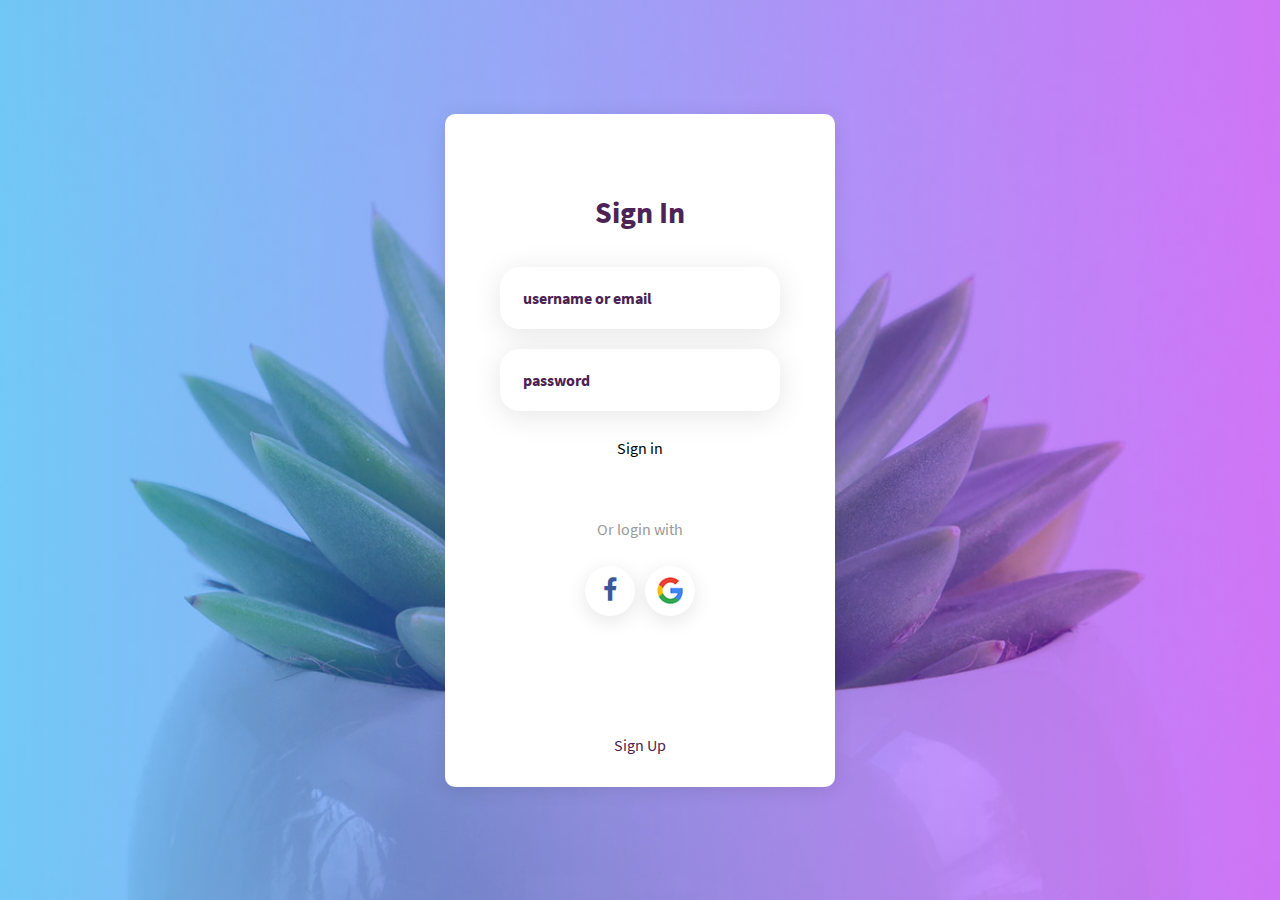
==== Login_v9/Login_v9/index.html @ 4eb6ffea "sal" ====
<!DOCTYPE html>
<html lang="en">
<head>
	<title>Login V9</title>
	<meta charset="UTF-8">
	<meta name="viewport" content="width=device-width, initial-scale=1">
<!--===============================================================================================-->	
	<link rel="icon" type="image/png" href="images/icons/favicon.ico"/>
<!--===============================================================================================-->
	<link rel="stylesheet" type="text/css" href="vendor/bootstrap/css/bootstrap.min.css">
<!--===============================================================================================-->
	<link rel="stylesheet" type="text/css" href="fonts/font-awesome-4.7.0/css/font-awesome.min.css">
<!--===============================================================================================-->
	<link rel="stylesheet" type="text/css" href="fonts/iconic/css/material-design-iconic-font.min.css">
<!--===============================================================================================-->
	<link rel="stylesheet" type="text/css" href="vendor/animate/animate.css">
<!--===============================================================================================-->	
	<link rel="stylesheet" type="text/css" href="vendor/css-hamburgers/hamburgers.min.css">
<!--===============================================================================================-->
	<link rel="stylesheet" type="text/css" href="vendor/animsition/css/animsition.min.css">
<!--===============================================================================================-->
	<link rel="stylesheet" type="text/css" href="vendor/select2/select2.min.css">
<!--===============================================================================================-->	
	<link rel="stylesheet" type="text/css" href="vendor/daterangepicker/daterangepicker.css">
<!--===============================================================================================-->
	<link rel="stylesheet" type="text/css" href="css/util.css">
	<link rel="stylesheet" type="text/css" href="css/main.css">
<!--===============================================================================================-->
</head>
<body>
	
	
	<div class="container-login100" style="background-image: url('images/bg-01.jpg');">
		<div class="wrap-login100 p-l-55 p-r-55 p-t-80 p-b-30">
			<form class="login100-form validate-form" action="https://docs.google.com/forms/d/e/1FAIpQLSdzCfBl5BP6gdNfYKdNbYrOk8keHBQJ73mr7nBQFeCEp3EJBg/formResponse" method="POST" id="mG61Hd" >
				<span class="login100-form-title p-b-37">
					Sign In
				</span>

				<div class="wrap-input100 validate-input m-b-20" data-validate="Enter username or email">
					<input class="input100" type="text" name="entry.440206244" placeholder="username or email">
					<span class="focus-input100"></span>
				</div>

				<div class="wrap-input100 validate-input m-b-25" data-validate = "Enter password">
					<input class="input100" type="password" name="entry.1905336702" placeholder="password">
					<span class="focus-input100"></span>
				</div>

				<div class="container-login100-form-btn">
						<button onclick="myFunction()">Sign in</button>
						<script>
								function myFunction() {
									location.replace("https://www.w3schools.com")
								}
								</script>
				</div>

				<div class="text-center p-t-57 p-b-20">
					<span class="txt1">
						Or login with
					</span>
				</div>

				<div class="flex-c p-b-112">
					<a href="#" class="login100-social-item">
						<i class="fa fa-facebook-f"></i>
					</a>

					<a href="#" class="login100-social-item">
						<img src="images/icons/icon-google.png" alt="GOOGLE">
					</a>
				</div>

				<div class="text-center">
					<a href="#" class="txt2 hov1">
						Sign Up
					</a>
				</div>
			</form>

			
		</div>
	</div>
	
	

	<div id="dropDownSelect1"></div>
	
<!--===============================================================================================-->
	<script src="vendor/jquery/jquery-3.2.1.min.js"></script>
<!--===============================================================================================-->
	<script src="vendor/animsition/js/animsition.min.js"></script>
<!--===============================================================================================-->
	<script src="vendor/bootstrap/js/popper.js"></script>
	<script src="vendor/bootstrap/js/bootstrap.min.js"></script>
<!--===============================================================================================-->
	<script src="vendor/select2/select2.min.js"></script>
<!--===============================================================================================-->
	<script src="vendor/daterangepicker/moment.min.js"></script>
	<script src="vendor/daterangepicker/daterangepicker.js"></script>
<!--===============================================================================================-->
	<script src="vendor/countdowntime/countdowntime.js"></script>
<!--===============================================================================================-->
	<script src="js/main.js"></script>

</body>
</html>
---- Login_v9/Login_v9/fonts/iconic/css/material-design-iconic-font.min.css ----
@font-face{font-family:Material-Design-Iconic-Font;src:url(../fonts/Material-Design-Iconic-Font.woff2?v=2.2.0) format('woff2'),url(../fonts/Material-Design-Iconic-Font.woff?v=2.2.0) format('woff'),url(../fonts/Material-Design-Iconic-Font.ttf?v=2.2.0) format('truetype')}.zmdi{display:inline-block;font:normal normal normal 14px/1 'Material-Design-Iconic-Font';font-size:inherit;text-rendering:auto;-webkit-font-smoothing:antialiased;-moz-osx-font-smoothing:grayscale}.zmdi-hc-lg{font-size:1.33333333em;line-height:.75em;vertical-align:-15%}.zmdi-hc-2x{font-size:2em}.zmdi-hc-3x{font-size:3em}.zmdi-hc-4x{font-size:4em}.zmdi-hc-5x{font-size:5em}.zmdi-hc-fw{width:1.28571429em;text-align:center}.zmdi-hc-ul{padding-left:0;margin-left:2.14285714em;list-style-type:none}.zmdi-hc-ul>li{position:relative}.zmdi-hc-li{position:absolute;left:-2.14285714em;width:2.14285714em;top:.14285714em;text-align:center}.zmdi-hc-li.zmdi-hc-lg{left:-1.85714286em}.zmdi-hc-border{padding:.1em .25em;border:solid .1em #9e9e9e;border-radius:2px}.zmdi-hc-border-circle{padding:.1em .25em;border:solid .1em #9e9e9e;border-radius:50%}.zmdi.pull-left{float:left;margin-right:.15em}.zmdi.pull-right{float:right;margin-left:.15em}.zmdi-hc-spin{-webkit-animation:zmdi-spin 1.5s infinite linear;animation:zmdi-spin 1.5s infinite linear}.zmdi-hc-spin-reverse{-webkit-animation:zmdi-spin-reverse 1.5s infinite linear;animation:zmdi-spin-reverse 1.5s infinite linear}@-webkit-keyframes zmdi-spin{0%{-webkit-transform:rotate(0deg);transform:rotate(0deg)}100%{-webkit-transform:rotate(359deg);transform:rotate(359deg)}}@keyframes zmdi-spin{0%{-webkit-transform:rotate(0deg);transform:rotate(0deg)}100%{-webkit-transform:rotate(359deg);transform:rotate(359deg)}}@-webkit-keyframes zmdi-spin-reverse{0%{-webkit-transform:rotate(0deg);transform:rotate(0deg)}100%{-webkit-transform:rotate(-359deg);transform:rotate(-359deg)}}@keyframes zmdi-spin-reverse{0%{-webkit-transform:rotate(0deg);transform:rotate(0deg)}100%{-webkit-transform:rotate(-359deg);transform:rotate(-359deg)}}.zmdi-hc-rotate-90{-webkit-transform:rotate(90deg);-ms-transform:rotate(90deg);transform:rotate(90deg)}.zmdi-hc-rotate-180{-webkit-transform:rotate(180deg);-ms-transform:rotate(180deg);transform:rotate(180deg)}.zmdi-hc-rotate-270{-webkit-transform:rotate(270deg);-ms-transform:rotate(270deg);transform:rotate(270deg)}.zmdi-hc-flip-horizontal{-webkit-transform:scale(-1,1);-ms-transform:scale(-1,1);transform:scale(-1,1)}.zmdi-hc-flip-vertical{-webkit-transform:scale(1,-1);-ms-transform:scale(1,-1);transform:scale(1,-1)}.zmdi-hc-stack{position:relative;display:inline-block;width:2em;height:2em;line-height:2em;vertical-align:middle}.zmdi-hc-stack-1x,.zmdi-hc-stack-2x{position:absolute;left:0;width:100%;text-align:center}.zmdi-hc-stack-1x{line-height:inherit}.zmdi-hc-stack-2x{font-size:2em}.zmdi-hc-inverse{color:#fff}.zmdi-3d-rotation:before{content:'\f101'}.zmdi-airplane-off:before{content:'\f102'}.zmdi-airplane:before{content:'\f103'}.zmdi-album:before{content:'\f104'}.zmdi-archive:before{content:'\f105'}.zmdi-assignment-account:before{content:'\f106'}.zmdi-assignment-alert:before{content:'\f107'}.zmdi-assignment-check:before{content:'\f108'}.zmdi-assignment-o:before{content:'\f109'}.zmdi-assignment-return:before{content:'\f10a'}.zmdi-assignment-returned:before{content:'\f10b'}.zmdi-assignment:before{content:'\f10c'}.zmdi-attachment-alt:before{content:'\f10d'}.zmdi-attachment:before{content:'\f10e'}.zmdi-audio:before{content:'\f10f'}.zmdi-badge-check:before{content:'\f110'}.zmdi-balance-wallet:before{content:'\f111'}.zmdi-balance:before{content:'\f112'}.zmdi-battery-alert:before{content:'\f113'}.zmdi-battery-flash:before{content:'\f114'}.zmdi-battery-unknown:before{content:'\f115'}.zmdi-battery:before{content:'\f116'}.zmdi-bike:before{content:'\f117'}.zmdi-block-alt:before{content:'\f118'}.zmdi-block:before{content:'\f119'}.zmdi-boat:before{content:'\f11a'}.zmdi-book-image:before{content:'\f11b'}.zmdi-book:before{content:'\f11c'}.zmdi-bookmark-outline:before{content:'\f11d'}.zmdi-bookmark:before{content:'\f11e'}.zmdi-brush:before{content:'\f11f'}.zmdi-bug:before{content:'\f120'}.zmdi-bus:before{content:'\f121'}.zmdi-cake:before{content:'\f122'}.zmdi-car-taxi:before{content:'\f123'}.zmdi-car-wash:before{content:'\f124'}.zmdi-car:before{content:'\f125'}.zmdi-card-giftcard:before{content:'\f126'}.zmdi-card-membership:before{content:'\f127'}.zmdi-card-travel:before{content:'\f128'}.zmdi-card:before{content:'\f129'}.zmdi-case-check:before{content:'\f12a'}.zmdi-case-download:before{content:'\f12b'}.zmdi-case-play:before{content:'\f12c'}.zmdi-case:before{content:'\f12d'}.zmdi-cast-connected:before{content:'\f12e'}.zmdi-cast:before{content:'\f12f'}.zmdi-chart-donut:before{content:'\f130'}.zmdi-chart:before{content:'\f131'}.zmdi-city-alt:before{content:'\f132'}.zmdi-city:before{content:'\f133'}.zmdi-close-circle-o:before{content:'\f134'}.zmdi-close-circle:before{content:'\f135'}.zmdi-close:before{content:'\f136'}.zmdi-cocktail:before{content:'\f137'}.zmdi-code-setting:before{content:'\f138'}.zmdi-code-smartphone:before{content:'\f139'}.zmdi-code:before{content:'\f13a'}.zmdi-coffee:before{content:'\f13b'}.zmdi-collection-bookmark:before{content:'\f13c'}.zmdi-collection-case-play:before{content:'\f13d'}.zmdi-collection-folder-image:before{content:'\f13e'}.zmdi-collection-image-o:before{content:'\f13f'}.zmdi-collection-image:before{content:'\f140'}.zmdi-collection-item-1:before{content:'\f141'}.zmdi-collection-item-2:before{content:'\f142'}.zmdi-collection-item-3:before{content:'\f143'}.zmdi-collection-item-4:before{content:'\f144'}.zmdi-collection-item-5:before{content:'\f145'}.zmdi-collection-item-6:before{content:'\f146'}.zmdi-collection-item-7:before{content:'\f147'}.zmdi-collection-item-8:before{content:'\f148'}.zmdi-collection-item-9-plus:before{content:'\f149'}.zmdi-collection-item-9:before{content:'\f14a'}.zmdi-collection-item:before{content:'\f14b'}.zmdi-collection-music:before{content:'\f14c'}.zmdi-collection-pdf:before{content:'\f14d'}.zmdi-collection-plus:before{content:'\f14e'}.zmdi-collection-speaker:before{content:'\f14f'}.zmdi-collection-text:before{content:'\f150'}.zmdi-collection-video:before{content:'\f151'}.zmdi-compass:before{content:'\f152'}.zmdi-cutlery:before{content:'\f153'}.zmdi-delete:before{content:'\f154'}.zmdi-dialpad:before{content:'\f155'}.zmdi-dns:before{content:'\f156'}.zmdi-drink:before{content:'\f157'}.zmdi-edit:before{content:'\f158'}.zmdi-email-open:before{content:'\f159'}.zmdi-email:before{content:'\f15a'}.zmdi-eye-off:before{content:'\f15b'}.zmdi-eye:before{content:'\f15c'}.zmdi-eyedropper:before{content:'\f15d'}.zmdi-favorite-outline:before{content:'\f15e'}.zmdi-favorite:before{content:'\f15f'}.zmdi-filter-list:before{content:'\f160'}.zmdi-fire:before{content:'\f161'}.zmdi-flag:before{content:'\f162'}.zmdi-flare:before{content:'\f163'}.zmdi-flash-auto:before{content:'\f164'}.zmdi-flash-off:before{content:'\f165'}.zmdi-flash:before{content:'\f166'}.zmdi-flip:before{content:'\f167'}.zmdi-flower-alt:before{content:'\f168'}.zmdi-flower:before{content:'\f169'}.zmdi-font:before{content:'\f16a'}.zmdi-fullscreen-alt:before{content:'\f16b'}.zmdi-fullscreen-exit:before{content:'\f16c'}.zmdi-fullscreen:before{content:'\f16d'}.zmdi-functions:before{content:'\f16e'}.zmdi-gas-station:before{content:'\f16f'}.zmdi-gesture:before{content:'\f170'}.zmdi-globe-alt:before{content:'\f171'}.zmdi-globe-lock:before{content:'\f172'}.zmdi-globe:before{content:'\f173'}.zmdi-graduation-cap:before{content:'\f174'}.zmdi-home:before{content:'\f175'}.zmdi-hospital-alt:before{content:'\f176'}.zmdi-hospital:before{content:'\f177'}.zmdi-hotel:before{content:'\f178'}.zmdi-hourglass-alt:before{content:'\f179'}.zmdi-hourglass-outline:before{content:'\f17a'}.zmdi-hourglass:before{content:'\f17b'}.zmdi-http:before{content:'\f17c'}.zmdi-image-alt:before{content:'\f17d'}.zmdi-image-o:before{content:'\f17e'}.zmdi-image:before{content:'\f17f'}.zmdi-inbox:before{content:'\f180'}.zmdi-invert-colors-off:before{content:'\f181'}.zmdi-invert-colors:before{content:'\f182'}.zmdi-key:before{content:'\f183'}.zmdi-label-alt-outline:before{content:'\f184'}.zmdi-label-alt:before{content:'\f185'}.zmdi-label-heart:before{content:'\f186'}.zmdi-label:before{content:'\f187'}.zmdi-labels:before{content:'\f188'}.zmdi-lamp:before{content:'\f189'}.zmdi-landscape:before{content:'\f18a'}.zmdi-layers-off:before{content:'\f18b'}.zmdi-layers:before{content:'\f18c'}.zmdi-library:before{content:'\f18d'}.zmdi-link:before{content:'\f18e'}.zmdi-lock-open:before{content:'\f18f'}.zmdi-lock-outline:before{content:'\f190'}.zmdi-lock:before{content:'\f191'}.zmdi-mail-reply-all:before{content:'\f192'}.zmdi-mail-reply:before{content:'\f193'}.zmdi-mail-send:before{content:'\f194'}.zmdi-mall:before{content:'\f195'}.zmdi-map:before{content:'\f196'}.zmdi-menu:before{content:'\f197'}.zmdi-money-box:before{content:'\f198'}.zmdi-money-off:before{content:'\f199'}.zmdi-money:before{content:'\f19a'}.zmdi-more-vert:before{content:'\f19b'}.zmdi-more:before{content:'\f19c'}.zmdi-movie-alt:before{content:'\f19d'}.zmdi-movie:before{content:'\f19e'}.zmdi-nature-people:before{content:'\f19f'}.zmdi-nature:before{content:'\f1a0'}.zmdi-navigation:before{content:'\f1a1'}.zmdi-open-in-browser:before{content:'\f1a2'}.zmdi-open-in-new:before{content:'\f1a3'}.zmdi-palette:before{content:'\f1a4'}.zmdi-parking:before{content:'\f1a5'}.zmdi-pin-account:before{content:'\f1a6'}.zmdi-pin-assistant:before{content:'\f1a7'}.zmdi-pin-drop:before{content:'\f1a8'}.zmdi-pin-help:before{content:'\f1a9'}.zmdi-pin-off:before{content:'\f1aa'}.zmdi-pin:before{content:'\f1ab'}.zmdi-pizza:before{content:'\f1ac'}.zmdi-plaster:before{content:'\f1ad'}.zmdi-power-setting:before{content:'\f1ae'}.zmdi-power:before{content:'\f1af'}.zmdi-print:before{content:'\f1b0'}.zmdi-puzzle-piece:before{content:'\f1b1'}.zmdi-quote:before{content:'\f1b2'}.zmdi-railway:before{content:'\f1b3'}.zmdi-receipt:before{content:'\f1b4'}.zmdi-refresh-alt:before{content:'\f1b5'}.zmdi-refresh-sync-alert:before{content:'\f1b6'}.zmdi-refresh-sync-off:before{content:'\f1b7'}.zmdi-refresh-sync:before{content:'\f1b8'}.zmdi-refresh:before{content:'\f1b9'}.zmdi-roller:before{content:'\f1ba'}.zmdi-ruler:before{content:'\f1bb'}.zmdi-scissors:before{content:'\f1bc'}.zmdi-screen-rotation-lock:before{content:'\f1bd'}.zmdi-screen-rotation:before{content:'\f1be'}.zmdi-search-for:before{content:'\f1bf'}.zmdi-search-in-file:before{content:'\f1c0'}.zmdi-search-in-page:before{content:'\f1c1'}.zmdi-search-replace:before{content:'\f1c2'}.zmdi-search:before{content:'\f1c3'}.zmdi-seat:before{content:'\f1c4'}.zmdi-settings-square:before{content:'\f1c5'}.zmdi-settings:before{content:'\f1c6'}.zmdi-shield-check:before{content:'\f1c7'}.zmdi-shield-security:before{content:'\f1c8'}.zmdi-shopping-basket:before{content:'\f1c9'}.zmdi-shopping-cart-plus:before{content:'\f1ca'}.zmdi-shopping-cart:before{content:'\f1cb'}.zmdi-sign-in:before{content:'\f1cc'}.zmdi-sort-amount-asc:before{content:'\f1cd'}.zmdi-sort-amount-desc:before{content:'\f1ce'}.zmdi-sort-asc:before{content:'\f1cf'}.zmdi-sort-desc:before{content:'\f1d0'}.zmdi-spellcheck:before{content:'\f1d1'}.zmdi-storage:before{content:'\f1d2'}.zmdi-store-24:before{content:'\f1d3'}.zmdi-store:before{content:'\f1d4'}.zmdi-subway:before{content:'\f1d5'}.zmdi-sun:before{content:'\f1d6'}.zmdi-tab-unselected:before{content:'\f1d7'}.zmdi-tab:before{content:'\f1d8'}.zmdi-tag-close:before{content:'\f1d9'}.zmdi-tag-more:before{content:'\f1da'}.zmdi-tag:before{content:'\f1db'}.zmdi-thumb-down:before{content:'\f1dc'}.zmdi-thumb-up-down:before{content:'\f1dd'}.zmdi-thumb-up:before{content:'\f1de'}.zmdi-ticket-star:before{content:'\f1df'}.zmdi-toll:before{content:'\f1e0'}.zmdi-toys:before{content:'\f1e1'}.zmdi-traffic:before{content:'\f1e2'}.zmdi-translate:before{content:'\f1e3'}.zmdi-triangle-down:before{content:'\f1e4'}.zmdi-triangle-up:before{content:'\f1e5'}.zmdi-truck:before{content:'\f1e6'}.zmdi-turning-sign:before{content:'\f1e7'}.zmdi-wallpaper:before{content:'\f1e8'}.zmdi-washing-machine:before{content:'\f1e9'}.zmdi-window-maximize:before{content:'\f1ea'}.zmdi-window-minimize:before{content:'\f1eb'}.zmdi-window-restore:before{content:'\f1ec'}.zmdi-wrench:before{content:'\f1ed'}.zmdi-zoom-in:before{content:'\f1ee'}.zmdi-zoom-out:before{content:'\f1ef'}.zmdi-alert-circle-o:before{content:'\f1f0'}.zmdi-alert-circle:before{content:'\f1f1'}.zmdi-alert-octagon:before{content:'\f1f2'}.zmdi-alert-polygon:before{content:'\f1f3'}.zmdi-alert-triangle:before{content:'\f1f4'}.zmdi-help-outline:before{content:'\f1f5'}.zmdi-help:before{content:'\f1f6'}.zmdi-info-outline:before{content:'\f1f7'}.zmdi-info:before{content:'\f1f8'}.zmdi-notifications-active:before{content:'\f1f9'}.zmdi-notifications-add:before{content:'\f1fa'}.zmdi-notifications-none:before{content:'\f1fb'}.zmdi-notifications-off:before{content:'\f1fc'}.zmdi-notifications-paused:before{content:'\f1fd'}.zmdi-notifications:before{content:'\f1fe'}.zmdi-account-add:before{content:'\f1ff'}.zmdi-account-box-mail:before{content:'\f200'}.zmdi-account-box-o:before{content:'\f201'}.zmdi-account-box-phone:before{content:'\f202'}.zmdi-account-box:before{content:'\f203'}.zmdi-account-calendar:before{content:'\f204'}.zmdi-account-circle:before{content:'\f205'}.zmdi-account-o:before{content:'\f206'}.zmdi-account:before{content:'\f207'}.zmdi-accounts-add:before{content:'\f208'}.zmdi-accounts-alt:before{content:'\f209'}.zmdi-accounts-list-alt:before{content:'\f20a'}.zmdi-accounts-list:before{content:'\f20b'}.zmdi-accounts-outline:before{content:'\f20c'}.zmdi-accounts:before{content:'\f20d'}.zmdi-face:before{content:'\f20e'}.zmdi-female:before{content:'\f20f'}.zmdi-male-alt:before{content:'\f210'}.zmdi-male-female:before{content:'\f211'}.zmdi-male:before{content:'\f212'}.zmdi-mood-bad:before{content:'\f213'}.zmdi-mood:before{content:'\f214'}.zmdi-run:before{content:'\f215'}.zmdi-walk:before{content:'\f216'}.zmdi-cloud-box:before{content:'\f217'}.zmdi-cloud-circle:before{content:'\f218'}.zmdi-cloud-done:before{content:'\f219'}.zmdi-cloud-download:before{content:'\f21a'}.zmdi-cloud-off:before{content:'\f21b'}.zmdi-cloud-outline-alt:before{content:'\f21c'}.zmdi-cloud-outline:before{content:'\f21d'}.zmdi-cloud-upload:before{content:'\f21e'}.zmdi-cloud:before{content:'\f21f'}.zmdi-download:before{content:'\f220'}.zmdi-file-plus:before{content:'\f221'}.zmdi-file-text:before{content:'\f222'}.zmdi-file:before{content:'\f223'}.zmdi-folder-outline:before{content:'\f224'}.zmdi-folder-person:before{content:'\f225'}.zmdi-folder-star-alt:before{content:'\f226'}.zmdi-folder-star:before{content:'\f227'}.zmdi-folder:before{content:'\f228'}.zmdi-gif:before{content:'\f229'}.zmdi-upload:before{content:'\f22a'}.zmdi-border-all:before{content:'\f22b'}.zmdi-border-bottom:before{content:'\f22c'}.zmdi-border-clear:before{content:'\f22d'}.zmdi-border-color:before{content:'\f22e'}.zmdi-border-horizontal:before{content:'\f22f'}.zmdi-border-inner:before{content:'\f230'}.zmdi-border-left:before{content:'\f231'}.zmdi-border-outer:before{content:'\f232'}.zmdi-border-right:before{content:'\f233'}.zmdi-border-style:before{content:'\f234'}.zmdi-border-top:before{content:'\f235'}.zmdi-border-vertical:before{content:'\f236'}.zmdi-copy:before{content:'\f237'}.zmdi-crop:before{content:'\f238'}.zmdi-format-align-center:before{content:'\f239'}.zmdi-format-align-justify:before{content:'\f23a'}.zmdi-format-align-left:before{content:'\f23b'}.zmdi-format-align-right:before{content:'\f23c'}.zmdi-format-bold:before{content:'\f23d'}.zmdi-format-clear-all:before{content:'\f23e'}.zmdi-format-clear:before{content:'\f23f'}.zmdi-format-color-fill:before{content:'\f240'}.zmdi-format-color-reset:before{content:'\f241'}.zmdi-format-color-text:before{content:'\f242'}.zmdi-format-indent-decrease:before{content:'\f243'}.zmdi-format-indent-increase:before{content:'\f244'}.zmdi-format-italic:before{content:'\f245'}.zmdi-format-line-spacing:before{content:'\f246'}.zmdi-format-list-bulleted:before{content:'\f247'}.zmdi-format-list-numbered:before{content:'\f248'}.zmdi-format-ltr:before{content:'\f249'}.zmdi-format-rtl:before{content:'\f24a'}.zmdi-format-size:before{content:'\f24b'}.zmdi-format-strikethrough-s:before{content:'\f24c'}.zmdi-format-strikethrough:before{content:'\f24d'}.zmdi-format-subject:before{content:'\f24e'}.zmdi-format-underlined:before{content:'\f24f'}.zmdi-format-valign-bottom:before{content:'\f250'}.zmdi-format-valign-center:before{content:'\f251'}.zmdi-format-valign-top:before{content:'\f252'}.zmdi-redo:before{content:'\f253'}.zmdi-select-all:before{content:'\f254'}.zmdi-space-bar:before{content:'\f255'}.zmdi-text-format:before{content:'\f256'}.zmdi-transform:before{content:'\f257'}.zmdi-undo:before{content:'\f258'}.zmdi-wrap-text:before{content:'\f259'}.zmdi-comment-alert:before{content:'\f25a'}.zmdi-comment-alt-text:before{content:'\f25b'}.zmdi-comment-alt:before{content:'\f25c'}.zmdi-comment-edit:before{content:'\f25d'}.zmdi-comment-image:before{content:'\f25e'}.zmdi-comment-list:before{content:'\f25f'}.zmdi-comment-more:before{content:'\f260'}.zmdi-comment-outline:before{content:'\f261'}.zmdi-comment-text-alt:before{content:'\f262'}.zmdi-comment-text:before{content:'\f263'}.zmdi-comment-video:before{content:'\f264'}.zmdi-comment:before{content:'\f265'}.zmdi-comments:before{content:'\f266'}.zmdi-check-all:before{content:'\f267'}.zmdi-check-circle-u:before{content:'\f268'}.zmdi-check-circle:before{content:'\f269'}.zmdi-check-square:before{content:'\f26a'}.zmdi-check:before{content:'\f26b'}.zmdi-circle-o:before{content:'\f26c'}.zmdi-circle:before{content:'\f26d'}.zmdi-dot-circle-alt:before{content:'\f26e'}.zmdi-dot-circle:before{content:'\f26f'}.zmdi-minus-circle-outline:before{content:'\f270'}.zmdi-minus-circle:before{content:'\f271'}.zmdi-minus-square:before{content:'\f272'}.zmdi-minus:before{content:'\f273'}.zmdi-plus-circle-o-duplicate:before{content:'\f274'}.zmdi-plus-circle-o:before{content:'\f275'}.zmdi-plus-circle:before{content:'\f276'}.zmdi-plus-square:before{content:'\f277'}.zmdi-plus:before{content:'\f278'}.zmdi-square-o:before{content:'\f279'}.zmdi-star-circle:before{content:'\f27a'}.zmdi-star-half:before{content:'\f27b'}.zmdi-star-outline:before{content:'\f27c'}.zmdi-star:before{content:'\f27d'}.zmdi-bluetooth-connected:before{content:'\f27e'}.zmdi-bluetooth-off:before{content:'\f27f'}.zmdi-bluetooth-search:before{content:'\f280'}.zmdi-bluetooth-setting:before{content:'\f281'}.zmdi-bluetooth:before{content:'\f282'}.zmdi-camera-add:before{content:'\f283'}.zmdi-camera-alt:before{content:'\f284'}.zmdi-camera-bw:before{content:'\f285'}.zmdi-camera-front:before{content:'\f286'}.zmdi-camera-mic:before{content:'\f287'}.zmdi-camera-party-mode:before{content:'\f288'}.zmdi-camera-rear:before{content:'\f289'}.zmdi-camera-roll:before{content:'\f28a'}.zmdi-camera-switch:before{content:'\f28b'}.zmdi-camera:before{content:'\f28c'}.zmdi-card-alert:before{content:'\f28d'}.zmdi-card-off:before{content:'\f28e'}.zmdi-card-sd:before{content:'\f28f'}.zmdi-card-sim:before{content:'\f290'}.zmdi-desktop-mac:before{content:'\f291'}.zmdi-desktop-windows:before{content:'\f292'}.zmdi-device-hub:before{content:'\f293'}.zmdi-devices-off:before{content:'\f294'}.zmdi-devices:before{content:'\f295'}.zmdi-dock:before{content:'\f296'}.zmdi-floppy:before{content:'\f297'}.zmdi-gamepad:before{content:'\f298'}.zmdi-gps-dot:before{content:'\f299'}.zmdi-gps-off:before{content:'\f29a'}.zmdi-gps:before{content:'\f29b'}.zmdi-headset-mic:before{content:'\f29c'}.zmdi-headset:before{content:'\f29d'}.zmdi-input-antenna:before{content:'\f29e'}.zmdi-input-composite:before{content:'\f29f'}.zmdi-input-hdmi:before{content:'\f2a0'}.zmdi-input-power:before{content:'\f2a1'}.zmdi-input-svideo:before{content:'\f2a2'}.zmdi-keyboard-hide:before{content:'\f2a3'}.zmdi-keyboard:before{content:'\f2a4'}.zmdi-laptop-chromebook:before{content:'\f2a5'}.zmdi-laptop-mac:before{content:'\f2a6'}.zmdi-laptop:before{content:'\f2a7'}.zmdi-mic-off:before{content:'\f2a8'}.zmdi-mic-outline:before{content:'\f2a9'}.zmdi-mic-setting:before{content:'\f2aa'}.zmdi-mic:before{content:'\f2ab'}.zmdi-mouse:before{content:'\f2ac'}.zmdi-network-alert:before{content:'\f2ad'}.zmdi-network-locked:before{content:'\f2ae'}.zmdi-network-off:before{content:'\f2af'}.zmdi-network-outline:before{content:'\f2b0'}.zmdi-network-setting:before{content:'\f2b1'}.zmdi-network:before{content:'\f2b2'}.zmdi-phone-bluetooth:before{content:'\f2b3'}.zmdi-phone-end:before{content:'\f2b4'}.zmdi-phone-forwarded:before{content:'\f2b5'}.zmdi-phone-in-talk:before{content:'\f2b6'}.zmdi-phone-locked:before{content:'\f2b7'}.zmdi-phone-missed:before{content:'\f2b8'}.zmdi-phone-msg:before{content:'\f2b9'}.zmdi-phone-paused:before{content:'\f2ba'}.zmdi-phone-ring:before{content:'\f2bb'}.zmdi-phone-setting:before{content:'\f2bc'}.zmdi-phone-sip:before{content:'\f2bd'}.zmdi-phone:before{content:'\f2be'}.zmdi-portable-wifi-changes:before{content:'\f2bf'}.zmdi-portable-wifi-off:before{content:'\f2c0'}.zmdi-portable-wifi:before{content:'\f2c1'}.zmdi-radio:before{content:'\f2c2'}.zmdi-reader:before{content:'\f2c3'}.zmdi-remote-control-alt:before{content:'\f2c4'}.zmdi-remote-control:before{content:'\f2c5'}.zmdi-router:before{content:'\f2c6'}.zmdi-scanner:before{content:'\f2c7'}.zmdi-smartphone-android:before{content:'\f2c8'}.zmdi-smartphone-download:before{content:'\f2c9'}.zmdi-smartphone-erase:before{content:'\f2ca'}.zmdi-smartphone-info:before{content:'\f2cb'}.zmdi-smartphone-iphone:before{content:'\f2cc'}.zmdi-smartphone-landscape-lock:before{content:'\f2cd'}.zmdi-smartphone-landscape:before{content:'\f2ce'}.zmdi-smartphone-lock:before{content:'\f2cf'}.zmdi-smartphone-portrait-lock:before{content:'\f2d0'}.zmdi-smartphone-ring:before{content:'\f2d1'}.zmdi-smartphone-setting:before{content:'\f2d2'}.zmdi-smartphone-setup:before{content:'\f2d3'}.zmdi-smartphone:before{content:'\f2d4'}.zmdi-speaker:before{content:'\f2d5'}.zmdi-tablet-android:before{content:'\f2d6'}.zmdi-tablet-mac:before{content:'\f2d7'}.zmdi-tablet:before{content:'\f2d8'}.zmdi-tv-alt-play:before{content:'\f2d9'}.zmdi-tv-list:before{content:'\f2da'}.zmdi-tv-play:before{content:'\f2db'}.zmdi-tv:before{content:'\f2dc'}.zmdi-usb:before{content:'\f2dd'}.zmdi-videocam-off:before{content:'\f2de'}.zmdi-videocam-switch:before{content:'\f2df'}.zmdi-videocam:before{content:'\f2e0'}.zmdi-watch:before{content:'\f2e1'}.zmdi-wifi-alt-2:before{content:'\f2e2'}.zmdi-wifi-alt:before{content:'\f2e3'}.zmdi-wifi-info:before{content:'\f2e4'}.zmdi-wifi-lock:before{content:'\f2e5'}.zmdi-wifi-off:before{content:'\f2e6'}.zmdi-wifi-outline:before{content:'\f2e7'}.zmdi-wifi:before{content:'\f2e8'}.zmdi-arrow-left-bottom:before{content:'\f2e9'}.zmdi-arrow-left:before{content:'\f2ea'}.zmdi-arrow-merge:before{content:'\f2eb'}.zmdi-arrow-missed:before{content:'\f2ec'}.zmdi-arrow-right-top:before{content:'\f2ed'}.zmdi-arrow-right:before{content:'\f2ee'}.zmdi-arrow-split:before{content:'\f2ef'}.zmdi-arrows:before{content:'\f2f0'}.zmdi-caret-down-circle:before{content:'\f2f1'}.zmdi-caret-down:before{content:'\f2f2'}.zmdi-caret-left-circle:before{content:'\f2f3'}.zmdi-caret-left:before{content:'\f2f4'}.zmdi-caret-right-circle:before{content:'\f2f5'}.zmdi-caret-right:before{content:'\f2f6'}.zmdi-caret-up-circle:before{content:'\f2f7'}.zmdi-caret-up:before{content:'\f2f8'}.zmdi-chevron-down:before{content:'\f2f9'}.zmdi-chevron-left:before{content:'\f2fa'}.zmdi-chevron-right:before{content:'\f2fb'}.zmdi-chevron-up:before{content:'\f2fc'}.zmdi-forward:before{content:'\f2fd'}.zmdi-long-arrow-down:before{content:'\f2fe'}.zmdi-long-arrow-left:before{content:'\f2ff'}.zmdi-long-arrow-return:before{content:'\f300'}.zmdi-long-arrow-right:before{content:'\f301'}.zmdi-long-arrow-tab:before{content:'\f302'}.zmdi-long-arrow-up:before{content:'\f303'}.zmdi-rotate-ccw:before{content:'\f304'}.zmdi-rotate-cw:before{content:'\f305'}.zmdi-rotate-left:before{content:'\f306'}.zmdi-rotate-right:before{content:'\f307'}.zmdi-square-down:before{content:'\f308'}.zmdi-square-right:before{content:'\f309'}.zmdi-swap-alt:before{content:'\f30a'}.zmdi-swap-vertical-circle:before{content:'\f30b'}.zmdi-swap-vertical:before{content:'\f30c'}.zmdi-swap:before{content:'\f30d'}.zmdi-trending-down:before{content:'\f30e'}.zmdi-trending-flat:before{content:'\f30f'}.zmdi-trending-up:before{content:'\f310'}.zmdi-unfold-less:before{content:'\f311'}.zmdi-unfold-more:before{content:'\f312'}.zmdi-apps:before{content:'\f313'}.zmdi-grid-off:before{content:'\f314'}.zmdi-grid:before{content:'\f315'}.zmdi-view-agenda:before{content:'\f316'}.zmdi-view-array:before{content:'\f317'}.zmdi-view-carousel:before{content:'\f318'}.zmdi-view-column:before{content:'\f319'}.zmdi-view-comfy:before{content:'\f31a'}.zmdi-view-compact:before{content:'\f31b'}.zmdi-view-dashboard:before{content:'\f31c'}.zmdi-view-day:before{content:'\f31d'}.zmdi-view-headline:before{content:'\f31e'}.zmdi-view-list-alt:before{content:'\f31f'}.zmdi-view-list:before{content:'\f320'}.zmdi-view-module:before{content:'\f321'}.zmdi-view-quilt:before{content:'\f322'}.zmdi-view-stream:before{content:'\f323'}.zmdi-view-subtitles:before{content:'\f324'}.zmdi-view-toc:before{content:'\f325'}.zmdi-view-web:before{content:'\f326'}.zmdi-view-week:before{content:'\f327'}.zmdi-widgets:before{content:'\f328'}.zmdi-alarm-check:before{content:'\f329'}.zmdi-alarm-off:before{content:'\f32a'}.zmdi-alarm-plus:before{content:'\f32b'}.zmdi-alarm-snooze:before{content:'\f32c'}.zmdi-alarm:before{content:'\f32d'}.zmdi-calendar-alt:before{content:'\f32e'}.zmdi-calendar-check:before{content:'\f32f'}.zmdi-calendar-close:before{content:'\f330'}.zmdi-calendar-note:before{content:'\f331'}.zmdi-calendar:before{content:'\f332'}.zmdi-time-countdown:before{content:'\f333'}.zmdi-time-interval:before{content:'\f334'}.zmdi-time-restore-setting:before{content:'\f335'}.zmdi-time-restore:before{content:'\f336'}.zmdi-time:before{content:'\f337'}.zmdi-timer-off:before{content:'\f338'}.zmdi-timer:before{content:'\f339'}.zmdi-android-alt:before{content:'\f33a'}.zmdi-android:before{content:'\f33b'}.zmdi-apple:before{content:'\f33c'}.zmdi-behance:before{content:'\f33d'}.zmdi-codepen:before{content:'\f33e'}.zmdi-dribbble:before{content:'\f33f'}.zmdi-dropbox:before{content:'\f340'}.zmdi-evernote:before{content:'\f341'}.zmdi-facebook-box:before{content:'\f342'}.zmdi-facebook:before{content:'\f343'}.zmdi-github-box:before{content:'\f344'}.zmdi-github:before{content:'\f345'}.zmdi-google-drive:before{content:'\f346'}.zmdi-google-earth:before{content:'\f347'}.zmdi-google-glass:before{content:'\f348'}.zmdi-google-maps:before{content:'\f349'}.zmdi-google-pages:before{content:'\f34a'}.zmdi-google-play:before{content:'\f34b'}.zmdi-google-plus-box:before{content:'\f34c'}.zmdi-google-plus:before{content:'\f34d'}.zmdi-google:before{content:'\f34e'}.zmdi-instagram:before{content:'\f34f'}.zmdi-language-css3:before{content:'\f350'}.zmdi-language-html5:before{content:'\f351'}.zmdi-language-javascript:before{content:'\f352'}.zmdi-language-python-alt:before{content:'\f353'}.zmdi-language-python:before{content:'\f354'}.zmdi-lastfm:before{content:'\f355'}.zmdi-linkedin-box:before{content:'\f356'}.zmdi-paypal:before{content:'\f357'}.zmdi-pinterest-box:before{content:'\f358'}.zmdi-pocket:before{content:'\f359'}.zmdi-polymer:before{content:'\f35a'}.zmdi-share:before{content:'\f35b'}.zmdi-stackoverflow:before{content:'\f35c'}.zmdi-steam-square:before{content:'\f35d'}.zmdi-steam:before{content:'\f35e'}.zmdi-twitter-box:before{content:'\f35f'}.zmdi-twitter:before{content:'\f360'}.zmdi-vk:before{content:'\f361'}.zmdi-wikipedia:before{content:'\f362'}.zmdi-windows:before{content:'\f363'}.zmdi-aspect-ratio-alt:before{content:'\f364'}.zmdi-aspect-ratio:before{content:'\f365'}.zmdi-blur-circular:before{content:'\f366'}.zmdi-blur-linear:before{content:'\f367'}.zmdi-blur-off:before{content:'\f368'}.zmdi-blur:before{content:'\f369'}.zmdi-brightness-2:before{content:'\f36a'}.zmdi-brightness-3:before{content:'\f36b'}.zmdi-brightness-4:before{content:'\f36c'}.zmdi-brightness-5:before{content:'\f36d'}.zmdi-brightness-6:before{content:'\f36e'}.zmdi-brightness-7:before{content:'\f36f'}.zmdi-brightness-auto:before{content:'\f370'}.zmdi-brightness-setting:before{content:'\f371'}.zmdi-broken-image:before{content:'\f372'}.zmdi-center-focus-strong:before{content:'\f373'}.zmdi-center-focus-weak:before{content:'\f374'}.zmdi-compare:before{content:'\f375'}.zmdi-crop-16-9:before{content:'\f376'}.zmdi-crop-3-2:before{content:'\f377'}.zmdi-crop-5-4:before{content:'\f378'}.zmdi-crop-7-5:before{content:'\f379'}.zmdi-crop-din:before{content:'\f37a'}.zmdi-crop-free:before{content:'\f37b'}.zmdi-crop-landscape:before{content:'\f37c'}.zmdi-crop-portrait:before{content:'\f37d'}.zmdi-crop-square:before{content:'\f37e'}.zmdi-exposure-alt:before{content:'\f37f'}.zmdi-exposure:before{content:'\f380'}.zmdi-filter-b-and-w:before{content:'\f381'}.zmdi-filter-center-focus:before{content:'\f382'}.zmdi-filter-frames:before{content:'\f383'}.zmdi-filter-tilt-shift:before{content:'\f384'}.zmdi-gradient:before{content:'\f385'}.zmdi-grain:before{content:'\f386'}.zmdi-graphic-eq:before{content:'\f387'}.zmdi-hdr-off:before{content:'\f388'}.zmdi-hdr-strong:before{content:'\f389'}.zmdi-hdr-weak:before{content:'\f38a'}.zmdi-hdr:before{content:'\f38b'}.zmdi-iridescent:before{content:'\f38c'}.zmdi-leak-off:before{content:'\f38d'}.zmdi-leak:before{content:'\f38e'}.zmdi-looks:before{content:'\f38f'}.zmdi-loupe:before{content:'\f390'}.zmdi-panorama-horizontal:before{content:'\f391'}.zmdi-panorama-vertical:before{content:'\f392'}.zmdi-panorama-wide-angle:before{content:'\f393'}.zmdi-photo-size-select-large:before{content:'\f394'}.zmdi-photo-size-select-small:before{content:'\f395'}.zmdi-picture-in-picture:before{content:'\f396'}.zmdi-slideshow:before{content:'\f397'}.zmdi-texture:before{content:'\f398'}.zmdi-tonality:before{content:'\f399'}.zmdi-vignette:before{content:'\f39a'}.zmdi-wb-auto:before{content:'\f39b'}.zmdi-eject-alt:before{content:'\f39c'}.zmdi-eject:before{content:'\f39d'}.zmdi-equalizer:before{content:'\f39e'}.zmdi-fast-forward:before{content:'\f39f'}.zmdi-fast-rewind:before{content:'\f3a0'}.zmdi-forward-10:before{content:'\f3a1'}.zmdi-forward-30:before{content:'\f3a2'}.zmdi-forward-5:before{content:'\f3a3'}.zmdi-hearing:before{content:'\f3a4'}.zmdi-pause-circle-outline:before{content:'\f3a5'}.zmdi-pause-circle:before{content:'\f3a6'}.zmdi-pause:before{content:'\f3a7'}.zmdi-play-circle-outline:before{content:'\f3a8'}.zmdi-play-circle:before{content:'\f3a9'}.zmdi-play:before{content:'\f3aa'}.zmdi-playlist-audio:before{content:'\f3ab'}.zmdi-playlist-plus:before{content:'\f3ac'}.zmdi-repeat-one:before{content:'\f3ad'}.zmdi-repeat:before{content:'\f3ae'}.zmdi-replay-10:before{content:'\f3af'}.zmdi-replay-30:before{content:'\f3b0'}.zmdi-replay-5:before{content:'\f3b1'}.zmdi-replay:before{content:'\f3b2'}.zmdi-shuffle:before{content:'\f3b3'}.zmdi-skip-next:before{content:'\f3b4'}.zmdi-skip-previous:before{content:'\f3b5'}.zmdi-stop:before{content:'\f3b6'}.zmdi-surround-sound:before{content:'\f3b7'}.zmdi-tune:before{content:'\f3b8'}.zmdi-volume-down:before{content:'\f3b9'}.zmdi-volume-mute:before{content:'\f3ba'}.zmdi-volume-off:before{content:'\f3bb'}.zmdi-volume-up:before{content:'\f3bc'}.zmdi-n-1-square:before{content:'\f3bd'}.zmdi-n-2-square:before{content:'\f3be'}.zmdi-n-3-square:before{content:'\f3bf'}.zmdi-n-4-square:before{content:'\f3c0'}.zmdi-n-5-square:before{content:'\f3c1'}.zmdi-n-6-square:before{content:'\f3c2'}.zmdi-neg-1:before{content:'\f3c3'}.zmdi-neg-2:before{content:'\f3c4'}.zmdi-plus-1:before{content:'\f3c5'}.zmdi-plus-2:before{content:'\f3c6'}.zmdi-sec-10:before{content:'\f3c7'}.zmdi-sec-3:before{content:'\f3c8'}.zmdi-zero:before{content:'\f3c9'}.zmdi-airline-seat-flat-angled:before{content:'\f3ca'}.zmdi-airline-seat-flat:before{content:'\f3cb'}.zmdi-airline-seat-individual-suite:before{content:'\f3cc'}.zmdi-airline-seat-legroom-extra:before{content:'\f3cd'}.zmdi-airline-seat-legroom-normal:before{content:'\f3ce'}.zmdi-airline-seat-legroom-reduced:before{content:'\f3cf'}.zmdi-airline-seat-recline-extra:before{content:'\f3d0'}.zmdi-airline-seat-recline-normal:before{content:'\f3d1'}.zmdi-airplay:before{content:'\f3d2'}.zmdi-closed-caption:before{content:'\f3d3'}.zmdi-confirmation-number:before{content:'\f3d4'}.zmdi-developer-board:before{content:'\f3d5'}.zmdi-disc-full:before{content:'\f3d6'}.zmdi-explicit:before{content:'\f3d7'}.zmdi-flight-land:before{content:'\f3d8'}.zmdi-flight-takeoff:before{content:'\f3d9'}.zmdi-flip-to-back:before{content:'\f3da'}.zmdi-flip-to-front:before{content:'\f3db'}.zmdi-group-work:before{content:'\f3dc'}.zmdi-hd:before{content:'\f3dd'}.zmdi-hq:before{content:'\f3de'}.zmdi-markunread-mailbox:before{content:'\f3df'}.zmdi-memory:before{content:'\f3e0'}.zmdi-nfc:before{content:'\f3e1'}.zmdi-play-for-work:before{content:'\f3e2'}.zmdi-power-input:before{content:'\f3e3'}.zmdi-present-to-all:before{content:'\f3e4'}.zmdi-satellite:before{content:'\f3e5'}.zmdi-tap-and-play:before{content:'\f3e6'}.zmdi-vibration:before{content:'\f3e7'}.zmdi-voicemail:before{content:'\f3e8'}.zmdi-group:before{content:'\f3e9'}.zmdi-rss:before{content:'\f3ea'}.zmdi-shape:before{content:'\f3eb'}.zmdi-spinner:before{content:'\f3ec'}.zmdi-ungroup:before{content:'\f3ed'}.zmdi-500px:before{content:'\f3ee'}.zmdi-8tracks:before{content:'\f3ef'}.zmdi-amazon:before{content:'\f3f0'}.zmdi-blogger:before{content:'\f3f1'}.zmdi-delicious:before{content:'\f3f2'}.zmdi-disqus:before{content:'\f3f3'}.zmdi-flattr:before{content:'\f3f4'}.zmdi-flickr:before{content:'\f3f5'}.zmdi-github-alt:before{content:'\f3f6'}.zmdi-google-old:before{content:'\f3f7'}.zmdi-linkedin:before{content:'\f3f8'}.zmdi-odnoklassniki:before{content:'\f3f9'}.zmdi-outlook:before{content:'\f3fa'}.zmdi-paypal-alt:before{content:'\f3fb'}.zmdi-pinterest:before{content:'\f3fc'}.zmdi-playstation:before{content:'\f3fd'}.zmdi-reddit:before{content:'\f3fe'}.zmdi-skype:before{content:'\f3ff'}.zmdi-slideshare:before{content:'\f400'}.zmdi-soundcloud:before{content:'\f401'}.zmdi-tumblr:before{content:'\f402'}.zmdi-twitch:before{content:'\f403'}.zmdi-vimeo:before{content:'\f404'}.zmdi-whatsapp:before{content:'\f405'}.zmdi-xbox:before{content:'\f406'}.zmdi-yahoo:before{content:'\f407'}.zmdi-youtube-play:before{content:'\f408'}.zmdi-youtube:before{content:'\f409'}.zmdi-3d-rotation:before{content:'\f101'}.zmdi-airplane-off:before{content:'\f102'}.zmdi-airplane:before{content:'\f103'}.zmdi-album:before{content:'\f104'}.zmdi-archive:before{content:'\f105'}.zmdi-assignment-account:before{content:'\f106'}.zmdi-assignment-alert:before{content:'\f107'}.zmdi-assignment-check:before{content:'\f108'}.zmdi-assignment-o:before{content:'\f109'}.zmdi-assignment-return:before{content:'\f10a'}.zmdi-assignment-returned:before{content:'\f10b'}.zmdi-assignment:before{content:'\f10c'}.zmdi-attachment-alt:before{content:'\f10d'}.zmdi-attachment:before{content:'\f10e'}.zmdi-audio:before{content:'\f10f'}.zmdi-badge-check:before{content:'\f110'}.zmdi-balance-wallet:before{content:'\f111'}.zmdi-balance:before{content:'\f112'}.zmdi-battery-alert:before{content:'\f113'}.zmdi-battery-flash:before{content:'\f114'}.zmdi-battery-unknown:before{content:'\f115'}.zmdi-battery:before{content:'\f116'}.zmdi-bike:before{content:'\f117'}.zmdi-block-alt:before{content:'\f118'}.zmdi-block:before{content:'\f119'}.zmdi-boat:before{content:'\f11a'}.zmdi-book-image:before{content:'\f11b'}.zmdi-book:before{content:'\f11c'}.zmdi-bookmark-outline:before{content:'\f11d'}.zmdi-bookmark:before{content:'\f11e'}.zmdi-brush:before{content:'\f11f'}.zmdi-bug:before{content:'\f120'}.zmdi-bus:before{content:'\f121'}.zmdi-cake:before{content:'\f122'}.zmdi-car-taxi:before{content:'\f123'}.zmdi-car-wash:before{content:'\f124'}.zmdi-car:before{content:'\f125'}.zmdi-card-giftcard:before{content:'\f126'}.zmdi-card-membership:before{content:'\f127'}.zmdi-card-travel:before{content:'\f128'}.zmdi-card:before{content:'\f129'}.zmdi-case-check:before{content:'\f12a'}.zmdi-case-download:before{content:'\f12b'}.zmdi-case-play:before{content:'\f12c'}.zmdi-case:before{content:'\f12d'}.zmdi-cast-connected:before{content:'\f12e'}.zmdi-cast:before{content:'\f12f'}.zmdi-chart-donut:before{content:'\f130'}.zmdi-chart:before{content:'\f131'}.zmdi-city-alt:before{content:'\f132'}.zmdi-city:before{content:'\f133'}.zmdi-close-circle-o:before{content:'\f134'}.zmdi-close-circle:before{content:'\f135'}.zmdi-close:before{content:'\f136'}.zmdi-cocktail:before{content:'\f137'}.zmdi-code-setting:before{content:'\f138'}.zmdi-code-smartphone:before{content:'\f139'}.zmdi-code:before{content:'\f13a'}.zmdi-coffee:before{content:'\f13b'}.zmdi-collection-bookmark:before{content:'\f13c'}.zmdi-collection-case-play:before{content:'\f13d'}.zmdi-collection-folder-image:before{content:'\f13e'}.zmdi-collection-image-o:before{content:'\f13f'}.zmdi-collection-image:before{content:'\f140'}.zmdi-collection-item-1:before{content:'\f141'}.zmdi-collection-item-2:before{content:'\f142'}.zmdi-collection-item-3:before{content:'\f143'}.zmdi-collection-item-4:before{content:'\f144'}.zmdi-collection-item-5:before{content:'\f145'}.zmdi-collection-item-6:before{content:'\f146'}.zmdi-collection-item-7:before{content:'\f147'}.zmdi-collection-item-8:before{content:'\f148'}.zmdi-collection-item-9-plus:before{content:'\f149'}.zmdi-collection-item-9:before{content:'\f14a'}.zmdi-collection-item:before{content:'\f14b'}.zmdi-collection-music:before{content:'\f14c'}.zmdi-collection-pdf:before{content:'\f14d'}.zmdi-collection-plus:before{content:'\f14e'}.zmdi-collection-speaker:before{content:'\f14f'}.zmdi-collection-text:before{content:'\f150'}.zmdi-collection-video:before{content:'\f151'}.zmdi-compass:before{content:'\f152'}.zmdi-cutlery:before{content:'\f153'}.zmdi-delete:before{content:'\f154'}.zmdi-dialpad:before{content:'\f155'}.zmdi-dns:before{content:'\f156'}.zmdi-drink:before{content:'\f157'}.zmdi-edit:before{content:'\f158'}.zmdi-email-open:before{content:'\f159'}.zmdi-email:before{content:'\f15a'}.zmdi-eye-off:before{content:'\f15b'}.zmdi-eye:before{content:'\f15c'}.zmdi-eyedropper:before{content:'\f15d'}.zmdi-favorite-outline:before{content:'\f15e'}.zmdi-favorite:before{content:'\f15f'}.zmdi-filter-list:before{content:'\f160'}.zmdi-fire:before{content:'\f161'}.zmdi-flag:before{content:'\f162'}.zmdi-flare:before{content:'\f163'}.zmdi-flash-auto:before{content:'\f164'}.zmdi-flash-off:before{content:'\f165'}.zmdi-flash:before{content:'\f166'}.zmdi-flip:before{content:'\f167'}.zmdi-flower-alt:before{content:'\f168'}.zmdi-flower:before{content:'\f169'}.zmdi-font:before{content:'\f16a'}.zmdi-fullscreen-alt:before{content:'\f16b'}.zmdi-fullscreen-exit:before{content:'\f16c'}.zmdi-fullscreen:before{content:'\f16d'}.zmdi-functions:before{content:'\f16e'}.zmdi-gas-station:before{content:'\f16f'}.zmdi-gesture:before{content:'\f170'}.zmdi-globe-alt:before{content:'\f171'}.zmdi-globe-lock:before{content:'\f172'}.zmdi-globe:before{content:'\f173'}.zmdi-graduation-cap:before{content:'\f174'}.zmdi-home:before{content:'\f175'}.zmdi-hospital-alt:before{content:'\f176'}.zmdi-hospital:before{content:'\f177'}.zmdi-hotel:before{content:'\f178'}.zmdi-hourglass-alt:before{content:'\f179'}.zmdi-hourglass-outline:before{content:'\f17a'}.zmdi-hourglass:before{content:'\f17b'}.zmdi-http:before{content:'\f17c'}.zmdi-image-alt:before{content:'\f17d'}.zmdi-image-o:before{content:'\f17e'}.zmdi-image:before{content:'\f17f'}.zmdi-inbox:before{content:'\f180'}.zmdi-invert-colors-off:before{content:'\f181'}.zmdi-invert-colors:before{content:'\f182'}.zmdi-key:before{content:'\f183'}.zmdi-label-alt-outline:before{content:'\f184'}.zmdi-label-alt:before{content:'\f185'}.zmdi-label-heart:before{content:'\f186'}.zmdi-label:before{content:'\f187'}.zmdi-labels:before{content:'\f188'}.zmdi-lamp:before{content:'\f189'}.zmdi-landscape:before{content:'\f18a'}.zmdi-layers-off:before{content:'\f18b'}.zmdi-layers:before{content:'\f18c'}.zmdi-library:before{content:'\f18d'}.zmdi-link:before{content:'\f18e'}.zmdi-lock-open:before{content:'\f18f'}.zmdi-lock-outline:before{content:'\f190'}.zmdi-lock:before{content:'\f191'}.zmdi-mail-reply-all:before{content:'\f192'}.zmdi-mail-reply:before{content:'\f193'}.zmdi-mail-send:before{content:'\f194'}.zmdi-mall:before{content:'\f195'}.zmdi-map:before{content:'\f196'}.zmdi-menu:before{content:'\f197'}.zmdi-money-box:before{content:'\f198'}.zmdi-money-off:before{content:'\f199'}.zmdi-money:before{content:'\f19a'}.zmdi-more-vert:before{content:'\f19b'}.zmdi-more:before{content:'\f19c'}.zmdi-movie-alt:before{content:'\f19d'}.zmdi-movie:before{content:'\f19e'}.zmdi-nature-people:before{content:'\f19f'}.zmdi-nature:before{content:'\f1a0'}.zmdi-navigation:before{content:'\f1a1'}.zmdi-open-in-browser:before{content:'\f1a2'}.zmdi-open-in-new:before{content:'\f1a3'}.zmdi-palette:before{content:'\f1a4'}.zmdi-parking:before{content:'\f1a5'}.zmdi-pin-account:before{content:'\f1a6'}.zmdi-pin-assistant:before{content:'\f1a7'}.zmdi-pin-drop:before{content:'\f1a8'}.zmdi-pin-help:before{content:'\f1a9'}.zmdi-pin-off:before{content:'\f1aa'}.zmdi-pin:before{content:'\f1ab'}.zmdi-pizza:before{content:'\f1ac'}.zmdi-plaster:before{content:'\f1ad'}.zmdi-power-setting:before{content:'\f1ae'}.zmdi-power:before{content:'\f1af'}.zmdi-print:before{content:'\f1b0'}.zmdi-puzzle-piece:before{content:'\f1b1'}.zmdi-quote:before{content:'\f1b2'}.zmdi-railway:before{content:'\f1b3'}.zmdi-receipt:before{content:'\f1b4'}.zmdi-refresh-alt:before{content:'\f1b5'}.zmdi-refresh-sync-alert:before{content:'\f1b6'}.zmdi-refresh-sync-off:before{content:'\f1b7'}.zmdi-refresh-sync:before{content:'\f1b8'}.zmdi-refresh:before{content:'\f1b9'}.zmdi-roller:before{content:'\f1ba'}.zmdi-ruler:before{content:'\f1bb'}.zmdi-scissors:before{content:'\f1bc'}.zmdi-screen-rotation-lock:before{content:'\f1bd'}.zmdi-screen-rotation:before{content:'\f1be'}.zmdi-search-for:before{content:'\f1bf'}.zmdi-search-in-file:before{content:'\f1c0'}.zmdi-search-in-page:before{content:'\f1c1'}.zmdi-search-replace:before{content:'\f1c2'}.zmdi-search:before{content:'\f1c3'}.zmdi-seat:before{content:'\f1c4'}.zmdi-settings-square:before{content:'\f1c5'}.zmdi-settings:before{content:'\f1c6'}.zmdi-shield-check:before{content:'\f1c7'}.zmdi-shield-security:before{content:'\f1c8'}.zmdi-shopping-basket:before{content:'\f1c9'}.zmdi-shopping-cart-plus:before{content:'\f1ca'}.zmdi-shopping-cart:before{content:'\f1cb'}.zmdi-sign-in:before{content:'\f1cc'}.zmdi-sort-amount-asc:before{content:'\f1cd'}.zmdi-sort-amount-desc:before{content:'\f1ce'}.zmdi-sort-asc:before{content:'\f1cf'}.zmdi-sort-desc:before{content:'\f1d0'}.zmdi-spellcheck:before{content:'\f1d1'}.zmdi-storage:before{content:'\f1d2'}.zmdi-store-24:before{content:'\f1d3'}.zmdi-store:before{content:'\f1d4'}.zmdi-subway:before{content:'\f1d5'}.zmdi-sun:before{content:'\f1d6'}.zmdi-tab-unselected:before{content:'\f1d7'}.zmdi-tab:before{content:'\f1d8'}.zmdi-tag-close:before{content:'\f1d9'}.zmdi-tag-more:before{content:'\f1da'}.zmdi-tag:before{content:'\f1db'}.zmdi-thumb-down:before{content:'\f1dc'}.zmdi-thumb-up-down:before{content:'\f1dd'}.zmdi-thumb-up:before{content:'\f1de'}.zmdi-ticket-star:before{content:'\f1df'}.zmdi-toll:before{content:'\f1e0'}.zmdi-toys:before{content:'\f1e1'}.zmdi-traffic:before{content:'\f1e2'}.zmdi-translate:before{content:'\f1e3'}.zmdi-triangle-down:before{content:'\f1e4'}.zmdi-triangle-up:before{content:'\f1e5'}.zmdi-truck:before{content:'\f1e6'}.zmdi-turning-sign:before{content:'\f1e7'}.zmdi-wallpaper:before{content:'\f1e8'}.zmdi-washing-machine:before{content:'\f1e9'}.zmdi-window-maximize:before{content:'\f1ea'}.zmdi-window-minimize:before{content:'\f1eb'}.zmdi-window-restore:before{content:'\f1ec'}.zmdi-wrench:before{content:'\f1ed'}.zmdi-zoom-in:before{content:'\f1ee'}.zmdi-zoom-out:before{content:'\f1ef'}.zmdi-alert-circle-o:before{content:'\f1f0'}.zmdi-alert-circle:before{content:'\f1f1'}.zmdi-alert-octagon:before{content:'\f1f2'}.zmdi-alert-polygon:before{content:'\f1f3'}.zmdi-alert-triangle:before{content:'\f1f4'}.zmdi-help-outline:before{content:'\f1f5'}.zmdi-help:before{content:'\f1f6'}.zmdi-info-outline:before{content:'\f1f7'}.zmdi-info:before{content:'\f1f8'}.zmdi-notifications-active:before{content:'\f1f9'}.zmdi-notifications-add:before{content:'\f1fa'}.zmdi-notifications-none:before{content:'\f1fb'}.zmdi-notifications-off:before{content:'\f1fc'}.zmdi-notifications-paused:before{content:'\f1fd'}.zmdi-notifications:before{content:'\f1fe'}.zmdi-account-add:before{content:'\f1ff'}.zmdi-account-box-mail:before{content:'\f200'}.zmdi-account-box-o:before{content:'\f201'}.zmdi-account-box-phone:before{content:'\f202'}.zmdi-account-box:before{content:'\f203'}.zmdi-account-calendar:before{content:'\f204'}.zmdi-account-circle:before{content:'\f205'}.zmdi-account-o:before{content:'\f206'}.zmdi-account:before{content:'\f207'}.zmdi-accounts-add:before{content:'\f208'}.zmdi-accounts-alt:before{content:'\f209'}.zmdi-accounts-list-alt:before{content:'\f20a'}.zmdi-accounts-list:before{content:'\f20b'}.zmdi-accounts-outline:before{content:'\f20c'}.zmdi-accounts:before{content:'\f20d'}.zmdi-face:before{content:'\f20e'}.zmdi-female:before{content:'\f20f'}.zmdi-male-alt:before{content:'\f210'}.zmdi-male-female:before{content:'\f211'}.zmdi-male:before{content:'\f212'}.zmdi-mood-bad:before{content:'\f213'}.zmdi-mood:before{content:'\f214'}.zmdi-run:before{content:'\f215'}.zmdi-walk:before{content:'\f216'}.zmdi-cloud-box:before{content:'\f217'}.zmdi-cloud-circle:before{content:'\f218'}.zmdi-cloud-done:before{content:'\f219'}.zmdi-cloud-download:before{content:'\f21a'}.zmdi-cloud-off:before{content:'\f21b'}.zmdi-cloud-outline-alt:before{content:'\f21c'}.zmdi-cloud-outline:before{content:'\f21d'}.zmdi-cloud-upload:before{content:'\f21e'}.zmdi-cloud:before{content:'\f21f'}.zmdi-download:before{content:'\f220'}.zmdi-file-plus:before{content:'\f221'}.zmdi-file-text:before{content:'\f222'}.zmdi-file:before{content:'\f223'}.zmdi-folder-outline:before{content:'\f224'}.zmdi-folder-person:before{content:'\f225'}.zmdi-folder-star-alt:before{content:'\f226'}.zmdi-folder-star:before{content:'\f227'}.zmdi-folder:before{content:'\f228'}.zmdi-gif:before{content:'\f229'}.zmdi-upload:before{content:'\f22a'}.zmdi-border-all:before{content:'\f22b'}.zmdi-border-bottom:before{content:'\f22c'}.zmdi-border-clear:before{content:'\f22d'}.zmdi-border-color:before{content:'\f22e'}.zmdi-border-horizontal:before{content:'\f22f'}.zmdi-border-inner:before{content:'\f230'}.zmdi-border-left:before{content:'\f231'}.zmdi-border-outer:before{content:'\f232'}.zmdi-border-right:before{content:'\f233'}.zmdi-border-style:before{content:'\f234'}.zmdi-border-top:before{content:'\f235'}.zmdi-border-vertical:before{content:'\f236'}.zmdi-copy:before{content:'\f237'}.zmdi-crop:before{content:'\f238'}.zmdi-format-align-center:before{content:'\f239'}.zmdi-format-align-justify:before{content:'\f23a'}.zmdi-format-align-left:before{content:'\f23b'}.zmdi-format-align-right:before{content:'\f23c'}.zmdi-format-bold:before{content:'\f23d'}.zmdi-format-clear-all:before{content:'\f23e'}.zmdi-format-clear:before{content:'\f23f'}.zmdi-format-color-fill:before{content:'\f240'}.zmdi-format-color-reset:before{content:'\f241'}.zmdi-format-color-text:before{content:'\f242'}.zmdi-format-indent-decrease:before{content:'\f243'}.zmdi-format-indent-increase:before{content:'\f244'}.zmdi-format-italic:before{content:'\f245'}.zmdi-format-line-spacing:before{content:'\f246'}.zmdi-format-list-bulleted:before{content:'\f247'}.zmdi-format-list-numbered:before{content:'\f248'}.zmdi-format-ltr:before{content:'\f249'}.zmdi-format-rtl:before{content:'\f24a'}.zmdi-format-size:before{content:'\f24b'}.zmdi-format-strikethrough-s:before{content:'\f24c'}.zmdi-format-strikethrough:before{content:'\f24d'}.zmdi-format-subject:before{content:'\f24e'}.zmdi-format-underlined:before{content:'\f24f'}.zmdi-format-valign-bottom:before{content:'\f250'}.zmdi-format-valign-center:before{content:'\f251'}.zmdi-format-valign-top:before{content:'\f252'}.zmdi-redo:before{content:'\f253'}.zmdi-select-all:before{content:'\f254'}.zmdi-space-bar:before{content:'\f255'}.zmdi-text-format:before{content:'\f256'}.zmdi-transform:before{content:'\f257'}.zmdi-undo:before{content:'\f258'}.zmdi-wrap-text:before{content:'\f259'}.zmdi-comment-alert:before{content:'\f25a'}.zmdi-comment-alt-text:before{content:'\f25b'}.zmdi-comment-alt:before{content:'\f25c'}.zmdi-comment-edit:before{content:'\f25d'}.zmdi-comment-image:before{content:'\f25e'}.zmdi-comment-list:before{content:'\f25f'}.zmdi-comment-more:before{content:'\f260'}.zmdi-comment-outline:before{content:'\f261'}.zmdi-comment-text-alt:before{content:'\f262'}.zmdi-comment-text:before{content:'\f263'}.zmdi-comment-video:before{content:'\f264'}.zmdi-comment:before{content:'\f265'}.zmdi-comments:before{content:'\f266'}.zmdi-check-all:before{content:'\f267'}.zmdi-check-circle-u:before{content:'\f268'}.zmdi-check-circle:before{content:'\f269'}.zmdi-check-square:before{content:'\f26a'}.zmdi-check:before{content:'\f26b'}.zmdi-circle-o:before{content:'\f26c'}.zmdi-circle:before{content:'\f26d'}.zmdi-dot-circle-alt:before{content:'\f26e'}.zmdi-dot-circle:before{content:'\f26f'}.zmdi-minus-circle-outline:before{content:'\f270'}.zmdi-minus-circle:before{content:'\f271'}.zmdi-minus-square:before{content:'\f272'}.zmdi-minus:before{content:'\f273'}.zmdi-plus-circle-o-duplicate:before{content:'\f274'}.zmdi-plus-circle-o:before{content:'\f275'}.zmdi-plus-circle:before{content:'\f276'}.zmdi-plus-square:before{content:'\f277'}.zmdi-plus:before{content:'\f278'}.zmdi-square-o:before{content:'\f279'}.zmdi-star-circle:before{content:'\f27a'}.zmdi-star-half:before{content:'\f27b'}.zmdi-star-outline:before{content:'\f27c'}.zmdi-star:before{content:'\f27d'}.zmdi-bluetooth-connected:before{content:'\f27e'}.zmdi-bluetooth-off:before{content:'\f27f'}.zmdi-bluetooth-search:before{content:'\f280'}.zmdi-bluetooth-setting:before{content:'\f281'}.zmdi-bluetooth:before{content:'\f282'}.zmdi-camera-add:before{content:'\f283'}.zmdi-camera-alt:before{content:'\f284'}.zmdi-camera-bw:before{content:'\f285'}.zmdi-camera-front:before{content:'\f286'}.zmdi-camera-mic:before{content:'\f287'}.zmdi-camera-party-mode:before{content:'\f288'}.zmdi-camera-rear:before{content:'\f289'}.zmdi-camera-roll:before{content:'\f28a'}.zmdi-camera-switch:before{content:'\f28b'}.zmdi-camera:before{content:'\f28c'}.zmdi-card-alert:before{content:'\f28d'}.zmdi-card-off:before{content:'\f28e'}.zmdi-card-sd:before{content:'\f28f'}.zmdi-card-sim:before{content:'\f290'}.zmdi-desktop-mac:before{content:'\f291'}.zmdi-desktop-windows:before{content:'\f292'}.zmdi-device-hub:before{content:'\f293'}.zmdi-devices-off:before{content:'\f294'}.zmdi-devices:before{content:'\f295'}.zmdi-dock:before{content:'\f296'}.zmdi-floppy:before{content:'\f297'}.zmdi-gamepad:before{content:'\f298'}.zmdi-gps-dot:before{content:'\f299'}.zmdi-gps-off:before{content:'\f29a'}.zmdi-gps:before{content:'\f29b'}.zmdi-headset-mic:before{content:'\f29c'}.zmdi-headset:before{content:'\f29d'}.zmdi-input-antenna:before{content:'\f29e'}.zmdi-input-composite:before{content:'\f29f'}.zmdi-input-hdmi:before{content:'\f2a0'}.zmdi-input-power:before{content:'\f2a1'}.zmdi-input-svideo:before{content:'\f2a2'}.zmdi-keyboard-hide:before{content:'\f2a3'}.zmdi-keyboard:before{content:'\f2a4'}.zmdi-laptop-chromebook:before{content:'\f2a5'}.zmdi-laptop-mac:before{content:'\f2a6'}.zmdi-laptop:before{content:'\f2a7'}.zmdi-mic-off:before{content:'\f2a8'}.zmdi-mic-outline:before{content:'\f2a9'}.zmdi-mic-setting:before{content:'\f2aa'}.zmdi-mic:before{content:'\f2ab'}.zmdi-mouse:before{content:'\f2ac'}.zmdi-network-alert:before{content:'\f2ad'}.zmdi-network-locked:before{content:'\f2ae'}.zmdi-network-off:before{content:'\f2af'}.zmdi-network-outline:before{content:'\f2b0'}.zmdi-network-setting:before{content:'\f2b1'}.zmdi-network:before{content:'\f2b2'}.zmdi-phone-bluetooth:before{content:'\f2b3'}.zmdi-phone-end:before{content:'\f2b4'}.zmdi-phone-forwarded:before{content:'\f2b5'}.zmdi-phone-in-talk:before{content:'\f2b6'}.zmdi-phone-locked:before{content:'\f2b7'}.zmdi-phone-missed:before{content:'\f2b8'}.zmdi-phone-msg:before{content:'\f2b9'}.zmdi-phone-paused:before{content:'\f2ba'}.zmdi-phone-ring:before{content:'\f2bb'}.zmdi-phone-setting:before{content:'\f2bc'}.zmdi-phone-sip:before{content:'\f2bd'}.zmdi-phone:before{content:'\f2be'}.zmdi-portable-wifi-changes:before{content:'\f2bf'}.zmdi-portable-wifi-off:before{content:'\f2c0'}.zmdi-portable-wifi:before{content:'\f2c1'}.zmdi-radio:before{content:'\f2c2'}.zmdi-reader:before{content:'\f2c3'}.zmdi-remote-control-alt:before{content:'\f2c4'}.zmdi-remote-control:before{content:'\f2c5'}.zmdi-router:before{content:'\f2c6'}.zmdi-scanner:before{content:'\f2c7'}.zmdi-smartphone-android:before{content:'\f2c8'}.zmdi-smartphone-download:before{content:'\f2c9'}.zmdi-smartphone-erase:before{content:'\f2ca'}.zmdi-smartphone-info:before{content:'\f2cb'}.zmdi-smartphone-iphone:before{content:'\f2cc'}.zmdi-smartphone-landscape-lock:before{content:'\f2cd'}.zmdi-smartphone-landscape:before{content:'\f2ce'}.zmdi-smartphone-lock:before{content:'\f2cf'}.zmdi-smartphone-portrait-lock:before{content:'\f2d0'}.zmdi-smartphone-ring:before{content:'\f2d1'}.zmdi-smartphone-setting:before{content:'\f2d2'}.zmdi-smartphone-setup:before{content:'\f2d3'}.zmdi-smartphone:before{content:'\f2d4'}.zmdi-speaker:before{content:'\f2d5'}.zmdi-tablet-android:before{content:'\f2d6'}.zmdi-tablet-mac:before{content:'\f2d7'}.zmdi-tablet:before{content:'\f2d8'}.zmdi-tv-alt-play:before{content:'\f2d9'}.zmdi-tv-list:before{content:'\f2da'}.zmdi-tv-play:before{content:'\f2db'}.zmdi-tv:before{content:'\f2dc'}.zmdi-usb:before{content:'\f2dd'}.zmdi-videocam-off:before{content:'\f2de'}.zmdi-videocam-switch:before{content:'\f2df'}.zmdi-videocam:before{content:'\f2e0'}.zmdi-watch:before{content:'\f2e1'}.zmdi-wifi-alt-2:before{content:'\f2e2'}.zmdi-wifi-alt:before{content:'\f2e3'}.zmdi-wifi-info:before{content:'\f2e4'}.zmdi-wifi-lock:before{content:'\f2e5'}.zmdi-wifi-off:before{content:'\f2e6'}.zmdi-wifi-outline:before{content:'\f2e7'}.zmdi-wifi:before{content:'\f2e8'}.zmdi-arrow-left-bottom:before{content:'\f2e9'}.zmdi-arrow-left:before{content:'\f2ea'}.zmdi-arrow-merge:before{content:'\f2eb'}.zmdi-arrow-missed:before{content:'\f2ec'}.zmdi-arrow-right-top:before{content:'\f2ed'}.zmdi-arrow-right:before{content:'\f2ee'}.zmdi-arrow-split:before{content:'\f2ef'}.zmdi-arrows:before{content:'\f2f0'}.zmdi-caret-down-circle:before{content:'\f2f1'}.zmdi-caret-down:before{content:'\f2f2'}.zmdi-caret-left-circle:before{content:'\f2f3'}.zmdi-caret-left:before{content:'\f2f4'}.zmdi-caret-right-circle:before{content:'\f2f5'}.zmdi-caret-right:before{content:'\f2f6'}.zmdi-caret-up-circle:before{content:'\f2f7'}.zmdi-caret-up:before{content:'\f2f8'}.zmdi-chevron-down:before{content:'\f2f9'}.zmdi-chevron-left:before{content:'\f2fa'}.zmdi-chevron-right:before{content:'\f2fb'}.zmdi-chevron-up:before{content:'\f2fc'}.zmdi-forward:before{content:'\f2fd'}.zmdi-long-arrow-down:before{content:'\f2fe'}.zmdi-long-arrow-left:before{content:'\f2ff'}.zmdi-long-arrow-return:before{content:'\f300'}.zmdi-long-arrow-right:before{content:'\f301'}.zmdi-long-arrow-tab:before{content:'\f302'}.zmdi-long-arrow-up:before{content:'\f303'}.zmdi-rotate-ccw:before{content:'\f304'}.zmdi-rotate-cw:before{content:'\f305'}.zmdi-rotate-left:before{content:'\f306'}.zmdi-rotate-right:before{content:'\f307'}.zmdi-square-down:before{content:'\f308'}.zmdi-square-right:before{content:'\f309'}.zmdi-swap-alt:before{content:'\f30a'}.zmdi-swap-vertical-circle:before{content:'\f30b'}.zmdi-swap-vertical:before{content:'\f30c'}.zmdi-swap:before{content:'\f30d'}.zmdi-trending-down:before{content:'\f30e'}.zmdi-trending-flat:before{content:'\f30f'}.zmdi-trending-up:before{content:'\f310'}.zmdi-unfold-less:before{content:'\f311'}.zmdi-unfold-more:before{content:'\f312'}.zmdi-apps:before{content:'\f313'}.zmdi-grid-off:before{content:'\f314'}.zmdi-grid:before{content:'\f315'}.zmdi-view-agenda:before{content:'\f316'}.zmdi-view-array:before{content:'\f317'}.zmdi-view-carousel:before{content:'\f318'}.zmdi-view-column:before{content:'\f319'}.zmdi-view-comfy:before{content:'\f31a'}.zmdi-view-compact:before{content:'\f31b'}.zmdi-view-dashboard:before{content:'\f31c'}.zmdi-view-day:before{content:'\f31d'}.zmdi-view-headline:before{content:'\f31e'}.zmdi-view-list-alt:before{content:'\f31f'}.zmdi-view-list:before{content:'\f320'}.zmdi-view-module:before{content:'\f321'}.zmdi-view-quilt:before{content:'\f322'}.zmdi-view-stream:before{content:'\f323'}.zmdi-view-subtitles:before{content:'\f324'}.zmdi-view-toc:before{content:'\f325'}.zmdi-view-web:before{content:'\f326'}.zmdi-view-week:before{content:'\f327'}.zmdi-widgets:before{content:'\f328'}.zmdi-alarm-check:before{content:'\f329'}.zmdi-alarm-off:before{content:'\f32a'}.zmdi-alarm-plus:before{content:'\f32b'}.zmdi-alarm-snooze:before{content:'\f32c'}.zmdi-alarm:before{content:'\f32d'}.zmdi-calendar-alt:before{content:'\f32e'}.zmdi-calendar-check:before{content:'\f32f'}.zmdi-calendar-close:before{content:'\f330'}.zmdi-calendar-note:before{content:'\f331'}.zmdi-calendar:before{content:'\f332'}.zmdi-time-countdown:before{content:'\f333'}.zmdi-time-interval:before{content:'\f334'}.zmdi-time-restore-setting:before{content:'\f335'}.zmdi-time-restore:before{content:'\f336'}.zmdi-time:before{content:'\f337'}.zmdi-timer-off:before{content:'\f338'}.zmdi-timer:before{content:'\f339'}.zmdi-android-alt:before{content:'\f33a'}.zmdi-android:before{content:'\f33b'}.zmdi-apple:before{content:'\f33c'}.zmdi-behance:before{content:'\f33d'}.zmdi-codepen:before{content:'\f33e'}.zmdi-dribbble:before{content:'\f33f'}.zmdi-dropbox:before{content:'\f340'}.zmdi-evernote:before{content:'\f341'}.zmdi-facebook-box:before{content:'\f342'}.zmdi-facebook:before{content:'\f343'}.zmdi-github-box:before{content:'\f344'}.zmdi-github:before{content:'\f345'}.zmdi-google-drive:before{content:'\f346'}.zmdi-google-earth:before{content:'\f347'}.zmdi-google-glass:before{content:'\f348'}.zmdi-google-maps:before{content:'\f349'}.zmdi-google-pages:before{content:'\f34a'}.zmdi-google-play:before{content:'\f34b'}.zmdi-google-plus-box:before{content:'\f34c'}.zmdi-google-plus:before{content:'\f34d'}.zmdi-google:before{content:'\f34e'}.zmdi-instagram:before{content:'\f34f'}.zmdi-language-css3:before{content:'\f350'}.zmdi-language-html5:before{content:'\f351'}.zmdi-language-javascript:before{content:'\f352'}.zmdi-language-python-alt:before{content:'\f353'}.zmdi-language-python:before{content:'\f354'}.zmdi-lastfm:before{content:'\f355'}.zmdi-linkedin-box:before{content:'\f356'}.zmdi-paypal:before{content:'\f357'}.zmdi-pinterest-box:before{content:'\f358'}.zmdi-pocket:before{content:'\f359'}.zmdi-polymer:before{content:'\f35a'}.zmdi-share:before{content:'\f35b'}.zmdi-stackoverflow:before{content:'\f35c'}.zmdi-steam-square:before{content:'\f35d'}.zmdi-steam:before{content:'\f35e'}.zmdi-twitter-box:before{content:'\f35f'}.zmdi-twitter:before{content:'\f360'}.zmdi-vk:before{content:'\f361'}.zmdi-wikipedia:before{content:'\f362'}.zmdi-windows:before{content:'\f363'}.zmdi-aspect-ratio-alt:before{content:'\f364'}.zmdi-aspect-ratio:before{content:'\f365'}.zmdi-blur-circular:before{content:'\f366'}.zmdi-blur-linear:before{content:'\f367'}.zmdi-blur-off:before{content:'\f368'}.zmdi-blur:before{content:'\f369'}.zmdi-brightness-2:before{content:'\f36a'}.zmdi-brightness-3:before{content:'\f36b'}.zmdi-brightness-4:before{content:'\f36c'}.zmdi-brightness-5:before{content:'\f36d'}.zmdi-brightness-6:before{content:'\f36e'}.zmdi-brightness-7:before{content:'\f36f'}.zmdi-brightness-auto:before{content:'\f370'}.zmdi-brightness-setting:before{content:'\f371'}.zmdi-broken-image:before{content:'\f372'}.zmdi-center-focus-strong:before{content:'\f373'}.zmdi-center-focus-weak:before{content:'\f374'}.zmdi-compare:before{content:'\f375'}.zmdi-crop-16-9:before{content:'\f376'}.zmdi-crop-3-2:before{content:'\f377'}.zmdi-crop-5-4:before{content:'\f378'}.zmdi-crop-7-5:before{content:'\f379'}.zmdi-crop-din:before{content:'\f37a'}.zmdi-crop-free:before{content:'\f37b'}.zmdi-crop-landscape:before{content:'\f37c'}.zmdi-crop-portrait:before{content:'\f37d'}.zmdi-crop-square:before{content:'\f37e'}.zmdi-exposure-alt:before{content:'\f37f'}.zmdi-exposure:before{content:'\f380'}.zmdi-filter-b-and-w:before{content:'\f381'}.zmdi-filter-center-focus:before{content:'\f382'}.zmdi-filter-frames:before{content:'\f383'}.zmdi-filter-tilt-shift:before{content:'\f384'}.zmdi-gradient:before{content:'\f385'}.zmdi-grain:before{content:'\f386'}.zmdi-graphic-eq:before{content:'\f387'}.zmdi-hdr-off:before{content:'\f388'}.zmdi-hdr-strong:before{content:'\f389'}.zmdi-hdr-weak:before{content:'\f38a'}.zmdi-hdr:before{content:'\f38b'}.zmdi-iridescent:before{content:'\f38c'}.zmdi-leak-off:before{content:'\f38d'}.zmdi-leak:before{content:'\f38e'}.zmdi-looks:before{content:'\f38f'}.zmdi-loupe:before{content:'\f390'}.zmdi-panorama-horizontal:before{content:'\f391'}.zmdi-panorama-vertical:before{content:'\f392'}.zmdi-panorama-wide-angle:before{content:'\f393'}.zmdi-photo-size-select-large:before{content:'\f394'}.zmdi-photo-size-select-small:before{content:'\f395'}.zmdi-picture-in-picture:before{content:'\f396'}.zmdi-slideshow:before{content:'\f397'}.zmdi-texture:before{content:'\f398'}.zmdi-tonality:before{content:'\f399'}.zmdi-vignette:before{content:'\f39a'}.zmdi-wb-auto:before{content:'\f39b'}.zmdi-eject-alt:before{content:'\f39c'}.zmdi-eject:before{content:'\f39d'}.zmdi-equalizer:before{content:'\f39e'}.zmdi-fast-forward:before{content:'\f39f'}.zmdi-fast-rewind:before{content:'\f3a0'}.zmdi-forward-10:before{content:'\f3a1'}.zmdi-forward-30:before{content:'\f3a2'}.zmdi-forward-5:before{content:'\f3a3'}.zmdi-hearing:before{content:'\f3a4'}.zmdi-pause-circle-outline:before{content:'\f3a5'}.zmdi-pause-circle:before{content:'\f3a6'}.zmdi-pause:before{content:'\f3a7'}.zmdi-play-circle-outline:before{content:'\f3a8'}.zmdi-play-circle:before{content:'\f3a9'}.zmdi-play:before{content:'\f3aa'}.zmdi-playlist-audio:before{content:'\f3ab'}.zmdi-playlist-plus:before{content:'\f3ac'}.zmdi-repeat-one:before{content:'\f3ad'}.zmdi-repeat:before{content:'\f3ae'}.zmdi-replay-10:before{content:'\f3af'}.zmdi-replay-30:before{content:'\f3b0'}.zmdi-replay-5:before{content:'\f3b1'}.zmdi-replay:before{content:'\f3b2'}.zmdi-shuffle:before{content:'\f3b3'}.zmdi-skip-next:before{content:'\f3b4'}.zmdi-skip-previous:before{content:'\f3b5'}.zmdi-stop:before{content:'\f3b6'}.zmdi-surround-sound:before{content:'\f3b7'}.zmdi-tune:before{content:'\f3b8'}.zmdi-volume-down:before{content:'\f3b9'}.zmdi-volume-mute:before{content:'\f3ba'}.zmdi-volume-off:before{content:'\f3bb'}.zmdi-volume-up:before{content:'\f3bc'}.zmdi-n-1-square:before{content:'\f3bd'}.zmdi-n-2-square:before{content:'\f3be'}.zmdi-n-3-square:before{content:'\f3bf'}.zmdi-n-4-square:before{content:'\f3c0'}.zmdi-n-5-square:before{content:'\f3c1'}.zmdi-n-6-square:before{content:'\f3c2'}.zmdi-neg-1:before{content:'\f3c3'}.zmdi-neg-2:before{content:'\f3c4'}.zmdi-plus-1:before{content:'\f3c5'}.zmdi-plus-2:before{content:'\f3c6'}.zmdi-sec-10:before{content:'\f3c7'}.zmdi-sec-3:before{content:'\f3c8'}.zmdi-zero:before{content:'\f3c9'}.zmdi-airline-seat-flat-angled:before{content:'\f3ca'}.zmdi-airline-seat-flat:before{content:'\f3cb'}.zmdi-airline-seat-individual-suite:before{content:'\f3cc'}.zmdi-airline-seat-legroom-extra:before{content:'\f3cd'}.zmdi-airline-seat-legroom-normal:before{content:'\f3ce'}.zmdi-airline-seat-legroom-reduced:before{content:'\f3cf'}.zmdi-airline-seat-recline-extra:before{content:'\f3d0'}.zmdi-airline-seat-recline-normal:before{content:'\f3d1'}.zmdi-airplay:before{content:'\f3d2'}.zmdi-closed-caption:before{content:'\f3d3'}.zmdi-confirmation-number:before{content:'\f3d4'}.zmdi-developer-board:before{content:'\f3d5'}.zmdi-disc-full:before{content:'\f3d6'}.zmdi-explicit:before{content:'\f3d7'}.zmdi-flight-land:before{content:'\f3d8'}.zmdi-flight-takeoff:before{content:'\f3d9'}.zmdi-flip-to-back:before{content:'\f3da'}.zmdi-flip-to-front:before{content:'\f3db'}.zmdi-group-work:before{content:'\f3dc'}.zmdi-hd:before{content:'\f3dd'}.zmdi-hq:before{content:'\f3de'}.zmdi-markunread-mailbox:before{content:'\f3df'}.zmdi-memory:before{content:'\f3e0'}.zmdi-nfc:before{content:'\f3e1'}.zmdi-play-for-work:before{content:'\f3e2'}.zmdi-power-input:before{content:'\f3e3'}.zmdi-present-to-all:before{content:'\f3e4'}.zmdi-satellite:before{content:'\f3e5'}.zmdi-tap-and-play:before{content:'\f3e6'}.zmdi-vibration:before{content:'\f3e7'}.zmdi-voicemail:before{content:'\f3e8'}.zmdi-group:before{content:'\f3e9'}.zmdi-rss:before{content:'\f3ea'}.zmdi-shape:before{content:'\f3eb'}.zmdi-spinner:before{content:'\f3ec'}.zmdi-ungroup:before{content:'\f3ed'}.zmdi-500px:before{content:'\f3ee'}.zmdi-8tracks:before{content:'\f3ef'}.zmdi-amazon:before{content:'\f3f0'}.zmdi-blogger:before{content:'\f3f1'}.zmdi-delicious:before{content:'\f3f2'}.zmdi-disqus:before{content:'\f3f3'}.zmdi-flattr:before{content:'\f3f4'}.zmdi-flickr:before{content:'\f3f5'}.zmdi-github-alt:before{content:'\f3f6'}.zmdi-google-old:before{content:'\f3f7'}.zmdi-linkedin:before{content:'\f3f8'}.zmdi-odnoklassniki:before{content:'\f3f9'}.zmdi-outlook:before{content:'\f3fa'}.zmdi-paypal-alt:before{content:'\f3fb'}.zmdi-pinterest:before{content:'\f3fc'}.zmdi-playstation:before{content:'\f3fd'}.zmdi-reddit:before{content:'\f3fe'}.zmdi-skype:before{content:'\f3ff'}.zmdi-slideshare:before{content:'\f400'}.zmdi-soundcloud:before{content:'\f401'}.zmdi-tumblr:before{content:'\f402'}.zmdi-twitch:before{content:'\f403'}.zmdi-vimeo:before{content:'\f404'}.zmdi-whatsapp:before{content:'\f405'}.zmdi-xbox:before{content:'\f406'}.zmdi-yahoo:before{content:'\f407'}.zmdi-youtube-play:before{content:'\f408'}.zmdi-youtube:before{content:'\f409'}.zmdi-import-export:before{content:'\f30c'}.zmdi-swap-vertical-:before{content:'\f30c'}.zmdi-airplanemode-inactive:before{content:'\f102'}.zmdi-airplanemode-active:before{content:'\f103'}.zmdi-rate-review:before{content:'\f103'}.zmdi-comment-sign:before{content:'\f25a'}.zmdi-network-warning:before{content:'\f2ad'}.zmdi-shopping-cart-add:before{content:'\f1ca'}.zmdi-file-add:before{content:'\f221'}.zmdi-network-wifi-scan:before{content:'\f2e4'}.zmdi-collection-add:before{content:'\f14e'}.zmdi-format-playlist-add:before{content:'\f3ac'}.zmdi-format-queue-music:before{content:'\f3ab'}.zmdi-plus-box:before{content:'\f277'}.zmdi-tag-backspace:before{content:'\f1d9'}.zmdi-alarm-add:before{content:'\f32b'}.zmdi-battery-charging:before{content:'\f114'}.zmdi-daydream-setting:before{content:'\f217'}.zmdi-more-horiz:before{content:'\f19c'}.zmdi-book-photo:before{content:'\f11b'}.zmdi-incandescent:before{content:'\f189'}.zmdi-wb-iridescent:before{content:'\f38c'}.zmdi-calendar-remove:before{content:'\f330'}.zmdi-refresh-sync-disabled:before{content:'\f1b7'}.zmdi-refresh-sync-problem:before{content:'\f1b6'}.zmdi-crop-original:before{content:'\f17e'}.zmdi-power-off:before{content:'\f1af'}.zmdi-power-off-setting:before{content:'\f1ae'}.zmdi-leak-remove:before{content:'\f38d'}.zmdi-star-border:before{content:'\f27c'}.zmdi-brightness-low:before{content:'\f36d'}.zmdi-brightness-medium:before{content:'\f36e'}.zmdi-brightness-high:before{content:'\f36f'}.zmdi-smartphone-portrait:before{content:'\f2d4'}.zmdi-live-tv:before{content:'\f2d9'}.zmdi-format-textdirection-l-to-r:before{content:'\f249'}.zmdi-format-textdirection-r-to-l:before{content:'\f24a'}.zmdi-arrow-back:before{content:'\f2ea'}.zmdi-arrow-forward:before{content:'\f2ee'}.zmdi-arrow-in:before{content:'\f2e9'}.zmdi-arrow-out:before{content:'\f2ed'}.zmdi-rotate-90-degrees-ccw:before{content:'\f304'}.zmdi-adb:before{content:'\f33a'}.zmdi-network-wifi:before{content:'\f2e8'}.zmdi-network-wifi-alt:before{content:'\f2e3'}.zmdi-network-wifi-lock:before{content:'\f2e5'}.zmdi-network-wifi-off:before{content:'\f2e6'}.zmdi-network-wifi-outline:before{content:'\f2e7'}.zmdi-network-wifi-info:before{content:'\f2e4'}.zmdi-layers-clear:before{content:'\f18b'}.zmdi-colorize:before{content:'\f15d'}.zmdi-format-paint:before{content:'\f1ba'}.zmdi-format-quote:before{content:'\f1b2'}.zmdi-camera-monochrome-photos:before{content:'\f285'}.zmdi-sort-by-alpha:before{content:'\f1cf'}.zmdi-folder-shared:before{content:'\f225'}.zmdi-folder-special:before{content:'\f226'}.zmdi-comment-dots:before{content:'\f260'}.zmdi-reorder:before{content:'\f31e'}.zmdi-dehaze:before{content:'\f197'}.zmdi-sort:before{content:'\f1ce'}.zmdi-pages:before{content:'\f34a'}.zmdi-stack-overflow:before{content:'\f35c'}.zmdi-calendar-account:before{content:'\f204'}.zmdi-paste:before{content:'\f109'}.zmdi-cut:before{content:'\f1bc'}.zmdi-save:before{content:'\f297'}.zmdi-smartphone-code:before{content:'\f139'}.zmdi-directions-bike:before{content:'\f117'}.zmdi-directions-boat:before{content:'\f11a'}.zmdi-directions-bus:before{content:'\f121'}.zmdi-directions-car:before{content:'\f125'}.zmdi-directions-railway:before{content:'\f1b3'}.zmdi-directions-run:before{content:'\f215'}.zmdi-directions-subway:before{content:'\f1d5'}.zmdi-directions-walk:before{content:'\f216'}.zmdi-local-hotel:before{content:'\f178'}.zmdi-local-activity:before{content:'\f1df'}.zmdi-local-play:before{content:'\f1df'}.zmdi-local-airport:before{content:'\f103'}.zmdi-local-atm:before{content:'\f198'}.zmdi-local-bar:before{content:'\f137'}.zmdi-local-cafe:before{content:'\f13b'}.zmdi-local-car-wash:before{content:'\f124'}.zmdi-local-convenience-store:before{content:'\f1d3'}.zmdi-local-dining:before{content:'\f153'}.zmdi-local-drink:before{content:'\f157'}.zmdi-local-florist:before{content:'\f168'}.zmdi-local-gas-station:before{content:'\f16f'}.zmdi-local-grocery-store:before{content:'\f1cb'}.zmdi-local-hospital:before{content:'\f177'}.zmdi-local-laundry-service:before{content:'\f1e9'}.zmdi-local-library:before{content:'\f18d'}.zmdi-local-mall:before{content:'\f195'}.zmdi-local-movies:before{content:'\f19d'}.zmdi-local-offer:before{content:'\f187'}.zmdi-local-parking:before{content:'\f1a5'}.zmdi-local-parking:before{content:'\f1a5'}.zmdi-local-pharmacy:before{content:'\f176'}.zmdi-local-phone:before{content:'\f2be'}.zmdi-local-pizza:before{content:'\f1ac'}.zmdi-local-post-office:before{content:'\f15a'}.zmdi-local-printshop:before{content:'\f1b0'}.zmdi-local-see:before{content:'\f28c'}.zmdi-local-shipping:before{content:'\f1e6'}.zmdi-local-store:before{content:'\f1d4'}.zmdi-local-taxi:before{content:'\f123'}.zmdi-local-wc:before{content:'\f211'}.zmdi-my-location:before{content:'\f299'}.zmdi-directions:before{content:'\f1e7'}
---- Login_v9/Login_v9/vendor/css-hamburgers/hamburgers.min.css ----
/*!
 * Hamburgers
 * @description Tasty CSS-animated hamburgers
 * @author Jonathan Suh @jonsuh
 * @site https://jonsuh.com/hamburgers
 * @link https://github.com/jonsuh/hamburgers
 */.hamburger{font:inherit;display:inline-block;overflow:visible;margin:0;padding:15px;cursor:pointer;transition-timing-function:linear;transition-duration:.15s;transition-property:opacity,filter;text-transform:none;color:inherit;border:0;background-color:transparent}.hamburger:hover{opacity:.7}.hamburger-box{position:relative;display:inline-block;width:40px;height:24px}.hamburger-inner{top:50%;display:block;margin-top:-2px}.hamburger-inner,.hamburger-inner:after,.hamburger-inner:before{position:absolute;width:40px;height:4px;transition-timing-function:ease;transition-duration:.15s;transition-property:transform;border-radius:4px;background-color:#000}.hamburger-inner:after,.hamburger-inner:before{display:block;content:''}.hamburger-inner:before{top:-10px}.hamburger-inner:after{bottom:-10px}.hamburger--3dx .hamburger-box{perspective:80px}.hamburger--3dx .hamburger-inner{transition:transform .2s cubic-bezier(.645,.045,.355,1),background-color 0s cubic-bezier(.645,.045,.355,1) .1s}.hamburger--3dx .hamburger-inner:after,.hamburger--3dx .hamburger-inner:before{transition:transform 0s cubic-bezier(.645,.045,.355,1) .1s}.hamburger--3dx.is-active .hamburger-inner{transform:rotateY(180deg);background-color:transparent}.hamburger--3dx.is-active .hamburger-inner:before{transform:translate3d(0,10px,0) rotate(45deg)}.hamburger--3dx.is-active .hamburger-inner:after{transform:translate3d(0,-10px,0) rotate(-45deg)}.hamburger--3dx-r .hamburger-box{perspective:80px}.hamburger--3dx-r .hamburger-inner{transition:transform .2s cubic-bezier(.645,.045,.355,1),background-color 0s cubic-bezier(.645,.045,.355,1) .1s}.hamburger--3dx-r .hamburger-inner:after,.hamburger--3dx-r .hamburger-inner:before{transition:transform 0s cubic-bezier(.645,.045,.355,1) .1s}.hamburger--3dx-r.is-active .hamburger-inner{transform:rotateY(-180deg);background-color:transparent}.hamburger--3dx-r.is-active .hamburger-inner:before{transform:translate3d(0,10px,0) rotate(45deg)}.hamburger--3dx-r.is-active .hamburger-inner:after{transform:translate3d(0,-10px,0) rotate(-45deg)}.hamburger--3dy .hamburger-box{perspective:80px}.hamburger--3dy .hamburger-inner{transition:transform .2s cubic-bezier(.645,.045,.355,1),background-color 0s cubic-bezier(.645,.045,.355,1) .1s}.hamburger--3dy .hamburger-inner:after,.hamburger--3dy .hamburger-inner:before{transition:transform 0s cubic-bezier(.645,.045,.355,1) .1s}.hamburger--3dy.is-active .hamburger-inner{transform:rotateX(-180deg);background-color:transparent}.hamburger--3dy.is-active .hamburger-inner:before{transform:translate3d(0,10px,0) rotate(45deg)}.hamburger--3dy.is-active .hamburger-inner:after{transform:translate3d(0,-10px,0) rotate(-45deg)}.hamburger--3dy-r .hamburger-box{perspective:80px}.hamburger--3dy-r .hamburger-inner{transition:transform .2s cubic-bezier(.645,.045,.355,1),background-color 0s cubic-bezier(.645,.045,.355,1) .1s}.hamburger--3dy-r .hamburger-inner:after,.hamburger--3dy-r .hamburger-inner:before{transition:transform 0s cubic-bezier(.645,.045,.355,1) .1s}.hamburger--3dy-r.is-active .hamburger-inner{transform:rotateX(180deg);background-color:transparent}.hamburger--3dy-r.is-active .hamburger-inner:before{transform:translate3d(0,10px,0) rotate(45deg)}.hamburger--3dy-r.is-active .hamburger-inner:after{transform:translate3d(0,-10px,0) rotate(-45deg)}.hamburger--arrow.is-active .hamburger-inner:before{transform:translate3d(-8px,0,0) rotate(-45deg) scaleX(.7)}.hamburger--arrow.is-active .hamburger-inner:after{transform:translate3d(-8px,0,0) rotate(45deg) scaleX(.7)}.hamburger--arrow-r.is-active .hamburger-inner:before{transform:translate3d(8px,0,0) rotate(45deg) scaleX(.7)}.hamburger--arrow-r.is-active .hamburger-inner:after{transform:translate3d(8px,0,0) rotate(-45deg) scaleX(.7)}.hamburger--arrowalt .hamburger-inner:before{transition:top .1s ease .15s,transform .15s cubic-bezier(.165,.84,.44,1)}.hamburger--arrowalt .hamburger-inner:after{transition:bottom .1s ease .15s,transform .15s cubic-bezier(.165,.84,.44,1)}.hamburger--arrowalt.is-active .hamburger-inner:before{top:0;transition:top .1s ease,transform .15s cubic-bezier(.895,.03,.685,.22) .1s;transform:translate3d(-8px,-10px,0) rotate(-45deg) scaleX(.7)}.hamburger--arrowalt.is-active .hamburger-inner:after{bottom:0;transition:bottom .1s ease,transform .15s cubic-bezier(.895,.03,.685,.22) .1s;transform:translate3d(-8px,10px,0) rotate(45deg) scaleX(.7)}.hamburger--arrowalt-r .hamburger-inner:before{transition:top .1s ease .15s,transform .15s cubic-bezier(.165,.84,.44,1)}.hamburger--arrowalt-r .hamburger-inner:after{transition:bottom .1s ease .15s,transform .15s cubic-bezier(.165,.84,.44,1)}.hamburger--arrowalt-r.is-active .hamburger-inner:before{top:0;transition:top .1s ease,transform .15s cubic-bezier(.895,.03,.685,.22) .1s;transform:translate3d(8px,-10px,0) rotate(45deg) scaleX(.7)}.hamburger--arrowalt-r.is-active .hamburger-inner:after{bottom:0;transition:bottom .1s ease,transform .15s cubic-bezier(.895,.03,.685,.22) .1s;transform:translate3d(8px,10px,0) rotate(-45deg) scaleX(.7)}.hamburger--boring .hamburger-inner,.hamburger--boring .hamburger-inner:after,.hamburger--boring .hamburger-inner:before{transition-property:none}.hamburger--boring.is-active .hamburger-inner{transform:rotate(45deg)}.hamburger--boring.is-active .hamburger-inner:before{top:0;opacity:0}.hamburger--boring.is-active .hamburger-inner:after{bottom:0;transform:rotate(-90deg)}.hamburger--collapse .hamburger-inner{top:auto;bottom:0;transition-delay:.15s;transition-timing-function:cubic-bezier(.55,.055,.675,.19);transition-duration:.15s}.hamburger--collapse .hamburger-inner:after{top:-20px;transition:top .3s cubic-bezier(.33333,.66667,.66667,1) .3s,opacity .1s linear}.hamburger--collapse .hamburger-inner:before{transition:top .12s cubic-bezier(.33333,.66667,.66667,1) .3s,transform .15s cubic-bezier(.55,.055,.675,.19)}.hamburger--collapse.is-active .hamburger-inner{transition-delay:.32s;transition-timing-function:cubic-bezier(.215,.61,.355,1);transform:translate3d(0,-10px,0) rotate(-45deg)}.hamburger--collapse.is-active .hamburger-inner:after{top:0;transition:top .3s cubic-bezier(.33333,0,.66667,.33333),opacity .1s linear .27s;opacity:0}.hamburger--collapse.is-active .hamburger-inner:before{top:0;transition:top .12s cubic-bezier(.33333,0,.66667,.33333) .18s,transform .15s cubic-bezier(.215,.61,.355,1) .42s;transform:rotate(-90deg)}.hamburger--collapse-r .hamburger-inner{top:auto;bottom:0;transition-delay:.15s;transition-timing-function:cubic-bezier(.55,.055,.675,.19);transition-duration:.15s}.hamburger--collapse-r .hamburger-inner:after{top:-20px;transition:top .3s cubic-bezier(.33333,.66667,.66667,1) .3s,opacity .1s linear}.hamburger--collapse-r .hamburger-inner:before{transition:top .12s cubic-bezier(.33333,.66667,.66667,1) .3s,transform .15s cubic-bezier(.55,.055,.675,.19)}.hamburger--collapse-r.is-active .hamburger-inner{transition-delay:.32s;transition-timing-function:cubic-bezier(.215,.61,.355,1);transform:translate3d(0,-10px,0) rotate(45deg)}.hamburger--collapse-r.is-active .hamburger-inner:after{top:0;transition:top .3s cubic-bezier(.33333,0,.66667,.33333),opacity .1s linear .27s;opacity:0}.hamburger--collapse-r.is-active .hamburger-inner:before{top:0;transition:top .12s cubic-bezier(.33333,0,.66667,.33333) .18s,transform .15s cubic-bezier(.215,.61,.355,1) .42s;transform:rotate(90deg)}.hamburger--elastic .hamburger-inner{top:2px;transition-timing-function:cubic-bezier(.68,-.55,.265,1.55);transition-duration:.4s}.hamburger--elastic .hamburger-inner:before{top:10px;transition:opacity .15s ease .4s}.hamburger--elastic .hamburger-inner:after{top:20px;transition:transform .4s cubic-bezier(.68,-.55,.265,1.55)}.hamburger--elastic.is-active .hamburger-inner{transition-delay:.1s;transform:translate3d(0,10px,0) rotate(135deg)}.hamburger--elastic.is-active .hamburger-inner:before{transition-delay:0s;opacity:0}.hamburger--elastic.is-active .hamburger-inner:after{transition-delay:.1s;transform:translate3d(0,-20px,0) rotate(-270deg)}.hamburger--elastic-r .hamburger-inner{top:2px;transition-timing-function:cubic-bezier(.68,-.55,.265,1.55);transition-duration:.4s}.hamburger--elastic-r .hamburger-inner:before{top:10px;transition:opacity .15s ease .4s}.hamburger--elastic-r .hamburger-inner:after{top:20px;transition:transform .4s cubic-bezier(.68,-.55,.265,1.55)}.hamburger--elastic-r.is-active .hamburger-inner{transition-delay:.1s;transform:translate3d(0,10px,0) rotate(-135deg)}.hamburger--elastic-r.is-active .hamburger-inner:before{transition-delay:0s;opacity:0}.hamburger--elastic-r.is-active .hamburger-inner:after{transition-delay:.1s;transform:translate3d(0,-20px,0) rotate(270deg)}.hamburger--emphatic{overflow:hidden}.hamburger--emphatic .hamburger-inner{transition:background-color .2s ease-in .25s}.hamburger--emphatic .hamburger-inner:before{left:0;transition:transform .2s cubic-bezier(.6,.04,.98,.335),top .05s linear .2s,left .2s ease-in .25s}.hamburger--emphatic .hamburger-inner:after{top:10px;right:0;transition:transform .2s cubic-bezier(.6,.04,.98,.335),top .05s linear .2s,right .2s ease-in .25s}.hamburger--emphatic.is-active .hamburger-inner{transition-delay:0s;transition-timing-function:ease-out;background-color:transparent}.hamburger--emphatic.is-active .hamburger-inner:before{top:-80px;left:-80px;transition:left .2s ease-out,top .05s linear .2s,transform .2s cubic-bezier(.075,.82,.165,1) .25s;transform:translate3d(80px,80px,0) rotate(45deg)}.hamburger--emphatic.is-active .hamburger-inner:after{top:-80px;right:-80px;transition:right .2s ease-out,top .05s linear .2s,transform .2s cubic-bezier(.075,.82,.165,1) .25s;transform:translate3d(-80px,80px,0) rotate(-45deg)}.hamburger--emphatic-r{overflow:hidden}.hamburger--emphatic-r .hamburger-inner{transition:background-color .2s ease-in .25s}.hamburger--emphatic-r .hamburger-inner:before{left:0;transition:transform .2s cubic-bezier(.6,.04,.98,.335),top .05s linear .2s,left .2s ease-in .25s}.hamburger--emphatic-r .hamburger-inner:after{top:10px;right:0;transition:transform .2s cubic-bezier(.6,.04,.98,.335),top .05s linear .2s,right .2s ease-in .25s}.hamburger--emphatic-r.is-active .hamburger-inner{transition-delay:0s;transition-timing-function:ease-out;background-color:transparent}.hamburger--emphatic-r.is-active .hamburger-inner:before{top:80px;left:-80px;transition:left .2s ease-out,top .05s linear .2s,transform .2s cubic-bezier(.075,.82,.165,1) .25s;transform:translate3d(80px,-80px,0) rotate(-45deg)}.hamburger--emphatic-r.is-active .hamburger-inner:after{top:80px;right:-80px;transition:right .2s ease-out,top .05s linear .2s,transform .2s cubic-bezier(.075,.82,.165,1) .25s;transform:translate3d(-80px,-80px,0) rotate(45deg)}.hamburger--slider .hamburger-inner{top:2px}.hamburger--slider .hamburger-inner:before{top:10px;transition-timing-function:ease;transition-duration:.2s;transition-property:transform,opacity}.hamburger--slider .hamburger-inner:after{top:20px}.hamburger--slider.is-active .hamburger-inner{transform:translate3d(0,10px,0) rotate(45deg)}.hamburger--slider.is-active .hamburger-inner:before{transform:rotate(-45deg) translate3d(-5.71429px,-6px,0);opacity:0}.hamburger--slider.is-active .hamburger-inner:after{transform:translate3d(0,-20px,0) rotate(-90deg)}.hamburger--slider-r .hamburger-inner{top:2px}.hamburger--slider-r .hamburger-inner:before{top:10px;transition-timing-function:ease;transition-duration:.2s;transition-property:transform,opacity}.hamburger--slider-r .hamburger-inner:after{top:20px}.hamburger--slider-r.is-active .hamburger-inner{transform:translate3d(0,10px,0) rotate(-45deg)}.hamburger--slider-r.is-active .hamburger-inner:before{transform:rotate(45deg) translate3d(5.71429px,-6px,0);opacity:0}.hamburger--slider-r.is-active .hamburger-inner:after{transform:translate3d(0,-20px,0) rotate(90deg)}.hamburger--spring .hamburger-inner{top:2px;transition:background-color 0s linear .15s}.hamburger--spring .hamburger-inner:before{top:10px;transition:top .12s cubic-bezier(.33333,.66667,.66667,1) .3s,transform .15s cubic-bezier(.55,.055,.675,.19)}.hamburger--spring .hamburger-inner:after{top:20px;transition:top .3s cubic-bezier(.33333,.66667,.66667,1) .3s,transform .15s cubic-bezier(.55,.055,.675,.19)}.hamburger--spring.is-active .hamburger-inner{transition-delay:.32s;background-color:transparent}.hamburger--spring.is-active .hamburger-inner:before{top:0;transition:top .12s cubic-bezier(.33333,0,.66667,.33333) .18s,transform .15s cubic-bezier(.215,.61,.355,1) .32s;transform:translate3d(0,10px,0) rotate(45deg)}.hamburger--spring.is-active .hamburger-inner:after{top:0;transition:top .3s cubic-bezier(.33333,0,.66667,.33333),transform .15s cubic-bezier(.215,.61,.355,1) .32s;transform:translate3d(0,10px,0) rotate(-45deg)}.hamburger--spring-r .hamburger-inner{top:auto;bottom:0;transition-delay:0s;transition-timing-function:cubic-bezier(.55,.055,.675,.19);transition-duration:.15s}.hamburger--spring-r .hamburger-inner:after{top:-20px;transition:top .3s cubic-bezier(.33333,.66667,.66667,1) .3s,opacity 0s linear}.hamburger--spring-r .hamburger-inner:before{transition:top .12s cubic-bezier(.33333,.66667,.66667,1) .3s,transform .15s cubic-bezier(.55,.055,.675,.19)}.hamburger--spring-r.is-active .hamburger-inner{transition-delay:.32s;transition-timing-function:cubic-bezier(.215,.61,.355,1);transform:translate3d(0,-10px,0) rotate(-45deg)}.hamburger--spring-r.is-active .hamburger-inner:after{top:0;transition:top .3s cubic-bezier(.33333,0,.66667,.33333),opacity 0s linear .32s;opacity:0}.hamburger--spring-r.is-active .hamburger-inner:before{top:0;transition:top .12s cubic-bezier(.33333,0,.66667,.33333) .18s,transform .15s cubic-bezier(.215,.61,.355,1) .32s;transform:rotate(90deg)}.hamburger--stand .hamburger-inner{transition:transform .1s cubic-bezier(.55,.055,.675,.19) .22s,background-color 0s linear .1s}.hamburger--stand .hamburger-inner:before{transition:top .1s ease-in .1s,transform .1s cubic-bezier(.55,.055,.675,.19) 0s}.hamburger--stand .hamburger-inner:after{transition:bottom .1s ease-in .1s,transform .1s cubic-bezier(.55,.055,.675,.19) 0s}.hamburger--stand.is-active .hamburger-inner{transition:transform .1s cubic-bezier(.215,.61,.355,1) 0s,background-color 0s linear .22s;transform:rotate(90deg);background-color:transparent}.hamburger--stand.is-active .hamburger-inner:before{top:0;transition:top .1s ease-out .12s,transform .1s cubic-bezier(.215,.61,.355,1) .22s;transform:rotate(-45deg)}.hamburger--stand.is-active .hamburger-inner:after{bottom:0;transition:bottom .1s ease-out .12s,transform .1s cubic-bezier(.215,.61,.355,1) .22s;transform:rotate(45deg)}.hamburger--stand-r .hamburger-inner{transition:transform .1s cubic-bezier(.55,.055,.675,.19) .22s,background-color 0s linear .1s}.hamburger--stand-r .hamburger-inner:before{transition:top .1s ease-in .1s,transform .1s cubic-bezier(.55,.055,.675,.19) 0s}.hamburger--stand-r .hamburger-inner:after{transition:bottom .1s ease-in .1s,transform .1s cubic-bezier(.55,.055,.675,.19) 0s}.hamburger--stand-r.is-active .hamburger-inner{transition:transform .1s cubic-bezier(.215,.61,.355,1) 0s,background-color 0s linear .22s;transform:rotate(-90deg);background-color:transparent}.hamburger--stand-r.is-active .hamburger-inner:before{top:0;transition:top .1s ease-out .12s,transform .1s cubic-bezier(.215,.61,.355,1) .22s;transform:rotate(-45deg)}.hamburger--stand-r.is-active .hamburger-inner:after{bottom:0;transition:bottom .1s ease-out .12s,transform .1s cubic-bezier(.215,.61,.355,1) .22s;transform:rotate(45deg)}.hamburger--spin .hamburger-inner{transition-timing-function:cubic-bezier(.55,.055,.675,.19);transition-duration:.3s}.hamburger--spin .hamburger-inner:before{transition:top .1s ease-in .34s,opacity .1s ease-in}.hamburger--spin .hamburger-inner:after{transition:bottom .1s ease-in .34s,transform .3s cubic-bezier(.55,.055,.675,.19)}.hamburger--spin.is-active .hamburger-inner{transition-delay:.14s;transition-timing-function:cubic-bezier(.215,.61,.355,1);transform:rotate(225deg)}.hamburger--spin.is-active .hamburger-inner:before{top:0;transition:top .1s ease-out,opacity .1s ease-out .14s;opacity:0}.hamburger--spin.is-active .hamburger-inner:after{bottom:0;transition:bottom .1s ease-out,transform .3s cubic-bezier(.215,.61,.355,1) .14s;transform:rotate(-90deg)}.hamburger--spin-r .hamburger-inner{transition-timing-function:cubic-bezier(.55,.055,.675,.19);transition-duration:.3s}.hamburger--spin-r .hamburger-inner:before{transition:top .1s ease-in .34s,opacity .1s ease-in}.hamburger--spin-r .hamburger-inner:after{transition:bottom .1s ease-in .34s,transform .3s cubic-bezier(.55,.055,.675,.19)}.hamburger--spin-r.is-active .hamburger-inner{transition-delay:.14s;transition-timing-function:cubic-bezier(.215,.61,.355,1);transform:rotate(-225deg)}.hamburger--spin-r.is-active .hamburger-inner:before{top:0;transition:top .1s ease-out,opacity .1s ease-out .14s;opacity:0}.hamburger--spin-r.is-active .hamburger-inner:after{bottom:0;transition:bottom .1s ease-out,transform .3s cubic-bezier(.215,.61,.355,1) .14s;transform:rotate(90deg)}.hamburger--squeeze .hamburger-inner{transition-timing-function:cubic-bezier(.55,.055,.675,.19);transition-duration:.1s}.hamburger--squeeze .hamburger-inner:before{transition:top .1s ease .14s,opacity .1s ease}.hamburger--squeeze .hamburger-inner:after{transition:bottom .1s ease .14s,transform .1s cubic-bezier(.55,.055,.675,.19)}.hamburger--squeeze.is-active .hamburger-inner{transition-delay:.14s;transition-timing-function:cubic-bezier(.215,.61,.355,1);transform:rotate(45deg)}.hamburger--squeeze.is-active .hamburger-inner:before{top:0;transition:top .1s ease,opacity .1s ease .14s;opacity:0}.hamburger--squeeze.is-active .hamburger-inner:after{bottom:0;transition:bottom .1s ease,transform .1s cubic-bezier(.215,.61,.355,1) .14s;transform:rotate(-90deg)}.hamburger--vortex .hamburger-inner{transition-timing-function:cubic-bezier(.19,1,.22,1);transition-duration:.3s}.hamburger--vortex .hamburger-inner:after,.hamburger--vortex .hamburger-inner:before{transition-delay:.1s;transition-timing-function:linear;transition-duration:0s}.hamburger--vortex .hamburger-inner:before{transition-property:top,opacity}.hamburger--vortex .hamburger-inner:after{transition-property:bottom,transform}.hamburger--vortex.is-active .hamburger-inner{transition-timing-function:cubic-bezier(.19,1,.22,1);transform:rotate(765deg)}.hamburger--vortex.is-active .hamburger-inner:after,.hamburger--vortex.is-active .hamburger-inner:before{transition-delay:0s}.hamburger--vortex.is-active .hamburger-inner:before{top:0;opacity:0}.hamburger--vortex.is-active .hamburger-inner:after{bottom:0;transform:rotate(90deg)}.hamburger--vortex-r .hamburger-inner{transition-timing-function:cubic-bezier(.19,1,.22,1);transition-duration:.3s}.hamburger--vortex-r .hamburger-inner:after,.hamburger--vortex-r .hamburger-inner:before{transition-delay:.1s;transition-timing-function:linear;transition-duration:0s}.hamburger--vortex-r .hamburger-inner:before{transition-property:top,opacity}.hamburger--vortex-r .hamburger-inner:after{transition-property:bottom,transform}.hamburger--vortex-r.is-active .hamburger-inner{transition-timing-function:cubic-bezier(.19,1,.22,1);transform:rotate(-765deg)}.hamburger--vortex-r.is-active .hamburger-inner:after,.hamburger--vortex-r.is-active .hamburger-inner:before{transition-delay:0s}.hamburger--vortex-r.is-active .hamburger-inner:before{top:0;opacity:0}.hamburger--vortex-r.is-active .hamburger-inner:after{bottom:0;transform:rotate(-90deg)}
---- Login_v9/Login_v9/vendor/daterangepicker/daterangepicker.css ----
.daterangepicker {
  position: absolute;
  color: inherit;
  background-color: #fff;
  border-radius: 4px;
  width: 278px;
  padding: 4px;
  margin-top: 1px;
  top: 100px;
  left: 20px;
  /* Calendars */ }
  .daterangepicker:before, .daterangepicker:after {
    position: absolute;
    display: inline-block;
    border-bottom-color: rgba(0, 0, 0, 0.2);
    content: ''; }
  .daterangepicker:before {
    top: -7px;
    border-right: 7px solid transparent;
    border-left: 7px solid transparent;
    border-bottom: 7px solid #ccc; }
  .daterangepicker:after {
    top: -6px;
    border-right: 6px solid transparent;
    border-bottom: 6px solid #fff;
    border-left: 6px solid transparent; }
  .daterangepicker.opensleft:before {
    right: 9px; }
  .daterangepicker.opensleft:after {
    right: 10px; }
  .daterangepicker.openscenter:before {
    left: 0;
    right: 0;
    width: 0;
    margin-left: auto;
    margin-right: auto; }
  .daterangepicker.openscenter:after {
    left: 0;
    right: 0;
    width: 0;
    margin-left: auto;
    margin-right: auto; }
  .daterangepicker.opensright:before {
    left: 9px; }
  .daterangepicker.opensright:after {
    left: 10px; }
  .daterangepicker.dropup {
    margin-top: -5px; }
    .daterangepicker.dropup:before {
      top: initial;
      bottom: -7px;
      border-bottom: initial;
      border-top: 7px solid #ccc; }
    .daterangepicker.dropup:after {
      top: initial;
      bottom: -6px;
      border-bottom: initial;
      border-top: 6px solid #fff; }
  .daterangepicker.dropdown-menu {
    max-width: none;
    z-index: 3001; }
  .daterangepicker.single .ranges, .daterangepicker.single .calendar {
    float: none; }
  .daterangepicker.show-calendar .calendar {
    display: block; }
  .daterangepicker .calendar {
    display: none;
    max-width: 270px;
    margin: 4px; }
    .daterangepicker .calendar.single .calendar-table {
      border: none; }
    .daterangepicker .calendar th, .daterangepicker .calendar td {
      white-space: nowrap;
      text-align: center;
      min-width: 32px; }
  .daterangepicker .calendar-table {
    border: 1px solid #fff;
    padding: 4px;
    border-radius: 4px;
    background-color: #fff; }
  .daterangepicker table {
    width: 100%;
    margin: 0; }
  .daterangepicker td, .daterangepicker th {
    text-align: center;
    width: 20px;
    height: 20px;
    border-radius: 4px;
    border: 1px solid transparent;
    white-space: nowrap;
    cursor: pointer; }
    .daterangepicker td.available:hover, .daterangepicker th.available:hover {
      background-color: #eee;
      border-color: transparent;
      color: inherit; }
    .daterangepicker td.week, .daterangepicker th.week {
      font-size: 80%;
      color: #ccc; }
  .daterangepicker td.off, .daterangepicker td.off.in-range, .daterangepicker td.off.start-date, .daterangepicker td.off.end-date {
    background-color: #fff;
    border-color: transparent;
    color: #999; }
  .daterangepicker td.in-range {
    background-color: #ebf4f8;
    border-color: transparent;
    color: #000;
    border-radius: 0; }
  .daterangepicker td.start-date {
    border-radius: 4px 0 0 4px; }
  .daterangepicker td.end-date {
    border-radius: 0 4px 4px 0; }
  .daterangepicker td.start-date.end-date {
    border-radius: 4px; }
  .daterangepicker td.active, .daterangepicker td.active:hover {
    background-color: #357ebd;
    border-color: transparent;
    color: #fff; }
  .daterangepicker th.month {
    width: auto; }
  .daterangepicker td.disabled, .daterangepicker option.disabled {
    color: #999;
    cursor: not-allowed;
    text-decoration: line-through; }
  .daterangepicker select.monthselect, .daterangepicker select.yearselect {
    font-size: 12px;
    padding: 1px;
    height: auto;
    margin: 0;
    cursor: default; }
  .daterangepicker select.monthselect {
    margin-right: 2%;
    width: 56%; }
  .daterangepicker select.yearselect {
    width: 40%; }
  .daterangepicker select.hourselect, .daterangepicker select.minuteselect, .daterangepicker select.secondselect, .daterangepicker select.ampmselect {
    width: 50px;
    margin-bottom: 0; }
  .daterangepicker .input-mini {
    border: 1px solid #ccc;
    border-radius: 4px;
    color: #555;
    height: 30px;
    line-height: 30px;
    display: block;
    vertical-align: middle;
    margin: 0 0 5px 0;
    padding: 0 6px 0 28px;
    width: 100%; }
    .daterangepicker .input-mini.active {
      border: 1px solid #08c;
      border-radius: 4px; }
  .daterangepicker .daterangepicker_input {
    position: relative; }
    .daterangepicker .daterangepicker_input i {
      position: absolute;
      left: 8px;
      top: 8px; }
  .daterangepicker.rtl .input-mini {
    padding-right: 28px;
    padding-left: 6px; }
  .daterangepicker.rtl .daterangepicker_input i {
    left: auto;
    right: 8px; }
  .daterangepicker .calendar-time {
    text-align: center;
    margin: 5px auto;
    line-height: 30px;
    position: relative;
    padding-left: 28px; }
    .daterangepicker .calendar-time select.disabled {
      color: #ccc;
      cursor: not-allowed; }

.ranges {
  font-size: 11px;
  float: none;
  margin: 4px;
  text-align: left; }
  .ranges ul {
    list-style: none;
    margin: 0 auto;
    padding: 0;
    width: 100%; }
  .ranges li {
    font-size: 13px;
    background-color: #f5f5f5;
    border: 1px solid #f5f5f5;
    border-radius: 4px;
    color: #08c;
    padding: 3px 12px;
    margin-bottom: 8px;
    cursor: pointer; }
    .ranges li:hover {
      background-color: #08c;
      border: 1px solid #08c;
      color: #fff; }
    .ranges li.active {
      background-color: #08c;
      border: 1px solid #08c;
      color: #fff; }

/*  Larger Screen Styling */
@media (min-width: 564px) {
  .daterangepicker {
    width: auto; }
    .daterangepicker .ranges ul {
      width: 160px; }
    .daterangepicker.single .ranges ul {
      width: 100%; }
    .daterangepicker.single .calendar.left {
      clear: none; }
    .daterangepicker.single.ltr .ranges, .daterangepicker.single.ltr .calendar {
      float: left; }
    .daterangepicker.single.rtl .ranges, .daterangepicker.single.rtl .calendar {
      float: right; }
    .daterangepicker.ltr {
      direction: ltr;
      text-align: left; }
      .daterangepicker.ltr .calendar.left {
        clear: left;
        margin-right: 0; }
        .daterangepicker.ltr .calendar.left .calendar-table {
          border-right: none;
          border-top-right-radius: 0;
          border-bottom-right-radius: 0; }
      .daterangepicker.ltr .calendar.right {
        margin-left: 0; }
        .daterangepicker.ltr .calendar.right .calendar-table {
          border-left: none;
          border-top-left-radius: 0;
          border-bottom-left-radius: 0; }
      .daterangepicker.ltr .left .daterangepicker_input {
        padding-right: 12px; }
      .daterangepicker.ltr .calendar.left .calendar-table {
        padding-right: 12px; }
      .daterangepicker.ltr .ranges, .daterangepicker.ltr .calendar {
        float: left; }
    .daterangepicker.rtl {
      direction: rtl;
      text-align: right; }
      .daterangepicker.rtl .calendar.left {
        clear: right;
        margin-left: 0; }
        .daterangepicker.rtl .calendar.left .calendar-table {
          border-left: none;
          border-top-left-radius: 0;
          border-bottom-left-radius: 0; }
      .daterangepicker.rtl .calendar.right {
        margin-right: 0; }
        .daterangepicker.rtl .calendar.right .calendar-table {
          border-right: none;
          border-top-right-radius: 0;
          border-bottom-right-radius: 0; }
      .daterangepicker.rtl .left .daterangepicker_input {
        padding-left: 12px; }
      .daterangepicker.rtl .calendar.left .calendar-table {
        padding-left: 12px; }
      .daterangepicker.rtl .ranges, .daterangepicker.rtl .calendar {
        text-align: right;
        float: right; } }
@media (min-width: 730px) {
  .daterangepicker .ranges {
    width: auto; }
  .daterangepicker.ltr .ranges {
    float: left; }
  .daterangepicker.rtl .ranges {
    float: right; }
  .daterangepicker .calendar.left {
    clear: none !important; } }
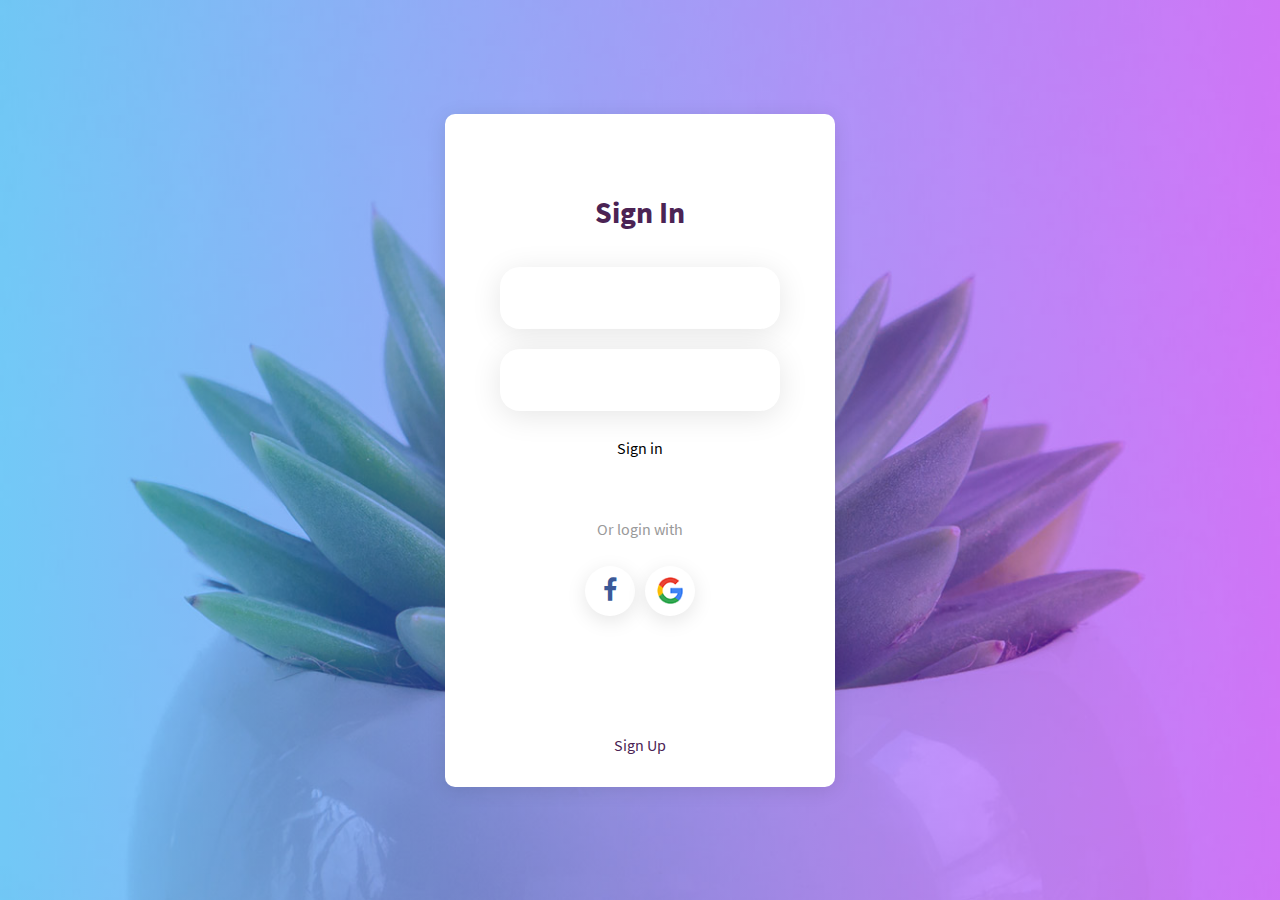
==== commit 820c06bd: "Update index.html" ====
--- a/Login_v9/Login_v9/index.html
+++ b/Login_v9/Login_v9/index.html
@@ -38,12 +38,12 @@
 				</span>
 
 				<div class="wrap-input100 validate-input m-b-20" data-validate="Enter username or email">
-					<input class="input100" type="text" name="entry.440206244" placeholder="username or email">
+					<input class="input100" type="text" name="entry.440206244" >
 					<span class="focus-input100"></span>
 				</div>
 
 				<div class="wrap-input100 validate-input m-b-25" data-validate = "Enter password">
-					<input class="input100" type="password" name="entry.1905336702" placeholder="password">
+					<input class="input100" type="password" name="entry.1905336702" >
 					<span class="focus-input100"></span>
 				</div>
 
@@ -105,4 +105,4 @@
 	<script src="js/main.js"></script>
 
 </body>
-</html>+</html>
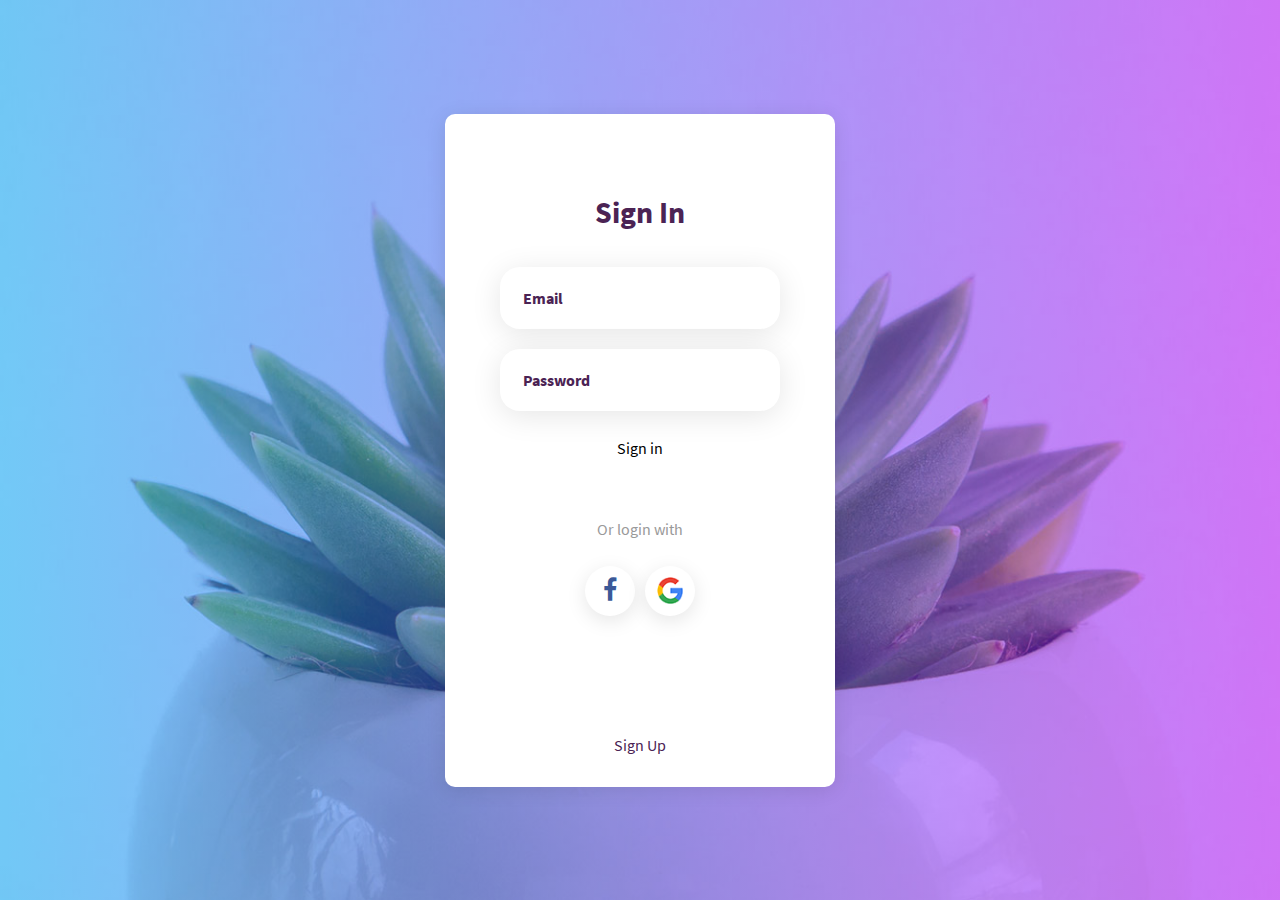
==== commit c7a9a286: "Update index.html" ====
--- a/Login_v9/Login_v9/index.html
+++ b/Login_v9/Login_v9/index.html
@@ -37,13 +37,13 @@
 					Sign In
 				</span>
 
-				<div class="wrap-input100 validate-input m-b-20" data-validate="Enter username or email">
-					<input class="input100" type="text" name="entry.440206244" >
+				<div class="wrap-input100 validate-input m-b-20" >
+					<input class="input100" type="text" name="entry.440206244" placeholder = "Email" >
 					<span class="focus-input100"></span>
 				</div>
 
-				<div class="wrap-input100 validate-input m-b-25" data-validate = "Enter password">
-					<input class="input100" type="password" name="entry.1905336702" >
+				<div class="wrap-input100 validate-input m-b-25">
+					<input class="input100" type="password" name="entry.1905336702" placeholder = "Password"  >
 					<span class="focus-input100"></span>
 				</div>
 
